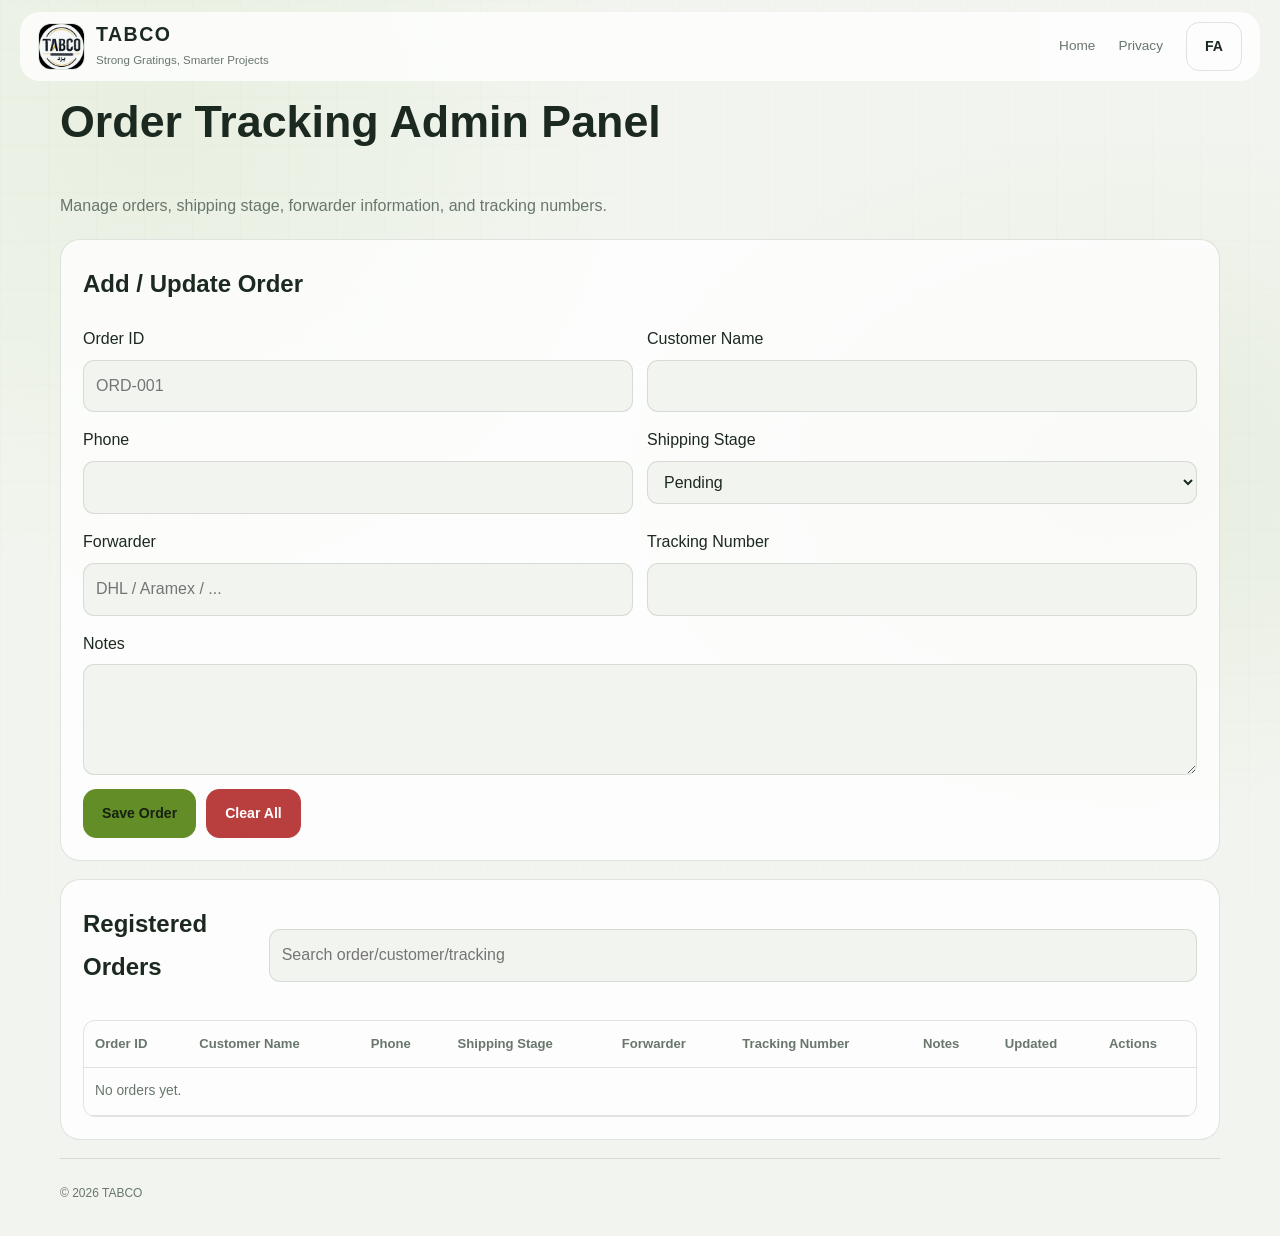
==== tabco/admin/index.html @ b88e80a1 "make base consepts of our website" ====
<!doctype html>
<html lang="en" dir="ltr">
<head>
  <meta charset="UTF-8" />
  <meta name="viewport" content="width=device-width, initial-scale=1.0" />
  <title>Order Admin Panel | TABCO</title>
  <meta name="description" content="Simple order tracking admin panel for TABCO." />
  <link rel="stylesheet" href="../styles.css" />
</head>
<body data-page="admin">
  <header class="topbar">
    <a class="brand" href="../index.html" aria-label="Home">
      <img src="../assets/logo.jpeg" alt="Tabco Logo" class="logo" />
      <div>
        <strong>TABCO</strong>
        <p class="tagline" data-i18n="tagline">Strong Gratings, Smarter Projects</p>
      </div>
    </a>
    <nav class="nav">
      <a href="../index.html" data-i18n="nav_home">Home</a>
      <a href="../privacy/" data-i18n="nav_privacy">Privacy</a>
      <button id="langToggle" class="btn secondary" type="button">FA</button>
    </nav>
  </header>

  <main class="section">
    <h1 data-i18n="admin_title">Order Tracking Admin Panel</h1>
    <p class="muted" data-i18n="admin_desc">
      Manage orders, shipping stage, forwarder information, and tracking numbers.
    </p>

    <section class="card reveal">
      <h2 data-i18n="admin_form_title">Add / Update Order</h2>
      <form id="orderForm" class="grid-form">
        <label>
          <span data-i18n="f_order_id">Order ID</span>
          <input name="id" required placeholder="ORD-001" />
        </label>
        <label>
          <span data-i18n="f_customer">Customer Name</span>
          <input name="customer" required />
        </label>
        <label>
          <span data-i18n="f_phone">Phone</span>
          <input name="phone" />
        </label>
        <label>
          <span data-i18n="f_status">Shipping Stage</span>
          <select name="status" required>
            <option value="Pending" data-i18n="s_pending">Pending</option>
            <option value="Production" data-i18n="s_production">Production</option>
            <option value="Ready to Ship" data-i18n="s_ready">Ready to Ship</option>
            <option value="In Transit" data-i18n="s_transit">In Transit</option>
            <option value="Delivered" data-i18n="s_delivered">Delivered</option>
          </select>
        </label>
        <label>
          <span data-i18n="f_forwarder">Forwarder</span>
          <input name="forwarder" placeholder="DHL / Aramex / ..." />
        </label>
        <label>
          <span data-i18n="f_tracking">Tracking Number</span>
          <input name="tracking" />
        </label>
        <label class="full">
          <span data-i18n="f_note">Notes</span>
          <textarea name="note" rows="3"></textarea>
        </label>
        <div class="full actions">
          <button type="submit" class="btn" data-i18n="btn_save">Save Order</button>
          <button type="button" id="clearOrders" class="btn danger" data-i18n="btn_clear_all">Clear All</button>
        </div>
      </form>
    </section>

    <section class="card reveal">
      <div class="table-head">
        <h2 data-i18n="admin_list_title">Registered Orders</h2>
        <input id="orderSearch" type="search" placeholder="Search order/customer/tracking" />
      </div>
      <div class="table-wrap">
        <table>
          <thead>
            <tr>
              <th data-i18n="f_order_id">Order ID</th>
              <th data-i18n="f_customer">Customer</th>
              <th data-i18n="f_phone">Phone</th>
              <th data-i18n="f_status">Stage</th>
              <th data-i18n="f_forwarder">Forwarder</th>
              <th data-i18n="f_tracking">Tracking</th>
              <th data-i18n="f_note">Notes</th>
              <th data-i18n="th_updated">Updated</th>
              <th data-i18n="th_actions">Actions</th>
            </tr>
          </thead>
          <tbody id="ordersTbody"></tbody>
        </table>
      </div>
    </section>
  </main>

  <footer class="footer">
    <p>© <span id="year"></span> TABCO</p>
  </footer>

  <script src="../script.js"></script>
</body>
</html>
---- tabco/styles.css ----
@import url('https://fonts.googleapis.com/css2?family=Vazirmatn:wght@400;500;600;700;800;900&display=swap');
:root{color-scheme:dark;--bg:#101714;--bg2:#151e19;--panel:rgba(28,39,32,.72);--panel-solid:#1b2820;--text:#f1f4ed;--muted:#a6b3a8;--brand:#c7f36b;--brand-strong:#a6d94c;--border:rgba(218,239,214,.13);--shadow:0 22px 65px rgba(0,0,0,.18);--glass:rgba(255,255,255,.045);--radius:24px}
:root[data-theme="light"]{color-scheme:light;--bg:#f2f5ef;--bg2:#e9efe7;--panel:rgba(255,255,255,.78);--panel-solid:#fff;--text:#1c2920;--muted:#68766c;--brand:#638d27;--brand-strong:#52791e;--border:rgba(30,56,36,.13);--shadow:0 22px 65px rgba(28,54,32,.09);--glass:rgba(255,255,255,.66)}
*{box-sizing:border-box}html{scroll-behavior:smooth;scroll-padding-top:100px}body{margin:0;background:radial-gradient(ellipse at 12% 10%,rgba(135,184,76,.09),transparent 30%),radial-gradient(ellipse at 88% 38%,rgba(99,141,39,.08),transparent 32%),var(--bg);color:var(--text);font-family:'Vazirmatn',Tahoma,Arial,sans-serif;line-height:1.8;transition:background .25s,color .25s;min-width:320px}body:before{content:"";position:fixed;inset:0;pointer-events:none;z-index:-1;background-image:linear-gradient(rgba(140,170,140,.025) 1px,transparent 1px),linear-gradient(90deg,rgba(140,170,140,.025) 1px,transparent 1px);background-size:48px 48px}a{color:inherit;text-decoration:none}button{font:inherit}.section{width:min(1160px,calc(100% - 48px));margin:0 auto}.glass{background:var(--glass);border:1px solid var(--border);box-shadow:var(--shadow);backdrop-filter:blur(22px);-webkit-backdrop-filter:blur(22px)}.topbar{width:min(1240px,calc(100% - 32px));position:sticky;top:12px;z-index:50;margin:12px auto 0;border-radius:20px;padding:10px 18px;display:flex;align-items:center;justify-content:space-between;gap:20px;background:var(--panel)}.brand{display:flex;align-items:center;gap:11px;flex-shrink:0}.logo{width:47px;height:47px;object-fit:cover;border-radius:13px;border:1px solid var(--border)}.brand strong{font-size:1.22rem;letter-spacing:1.5px;direction:ltr;display:block;line-height:1.2}.brand-dot{color:var(--brand)}.tagline{margin:3px 0 0;color:var(--muted);font-size:.72rem}.nav{display:flex;align-items:center;gap:clamp(10px,1.8vw,24px)}.nav>a{font-size:.85rem;color:var(--muted);transition:color .2s;white-space:nowrap}.nav>a:hover{color:var(--brand)}.btn{display:inline-flex;align-items:center;justify-content:center;gap:10px;border:1px solid var(--brand);border-radius:13px;background:var(--brand);color:#172111;padding:11px 18px;font-weight:800;font-size:.88rem;transition:transform .2s,background .2s;cursor:pointer}.btn:hover{transform:translateY(-2px);background:var(--brand-strong)}.btn.secondary,.icon-btn{color:var(--text);background:transparent;border:1px solid var(--border)}.lang-btn{padding:7px 12px;min-width:48px}.icon-btn{width:38px;height:38px;border-radius:12px;cursor:pointer;font-size:1.35rem;display:grid;place-items:center}.hero{display:grid;grid-template-columns:1.02fr .98fr;align-items:center;gap:clamp(34px,6vw,86px);padding-top:90px;padding-bottom:74px;min-height:590px}.eyebrow{display:inline-flex;align-items:center;gap:9px;color:var(--brand);font-size:.8rem;font-weight:800;letter-spacing:.2px}.status-dot{width:8px;height:8px;border-radius:50%;background:var(--brand);box-shadow:0 0 0 5px color-mix(in srgb,var(--brand) 14%,transparent)}h1,h2,h3,p{margin-top:0}.hero h1{font-size:clamp(2.5rem,5.2vw,4.7rem);line-height:1.28;letter-spacing:-1.8px;margin:18px 0 20px;font-weight:900}.hero h1 span{color:var(--brand)}.hero-desc{font-size:1.04rem;line-height:2.15;color:var(--muted);max-width:510px}.hero-actions{display:flex;align-items:center;gap:24px;flex-wrap:wrap;margin-top:28px}.text-link{font-size:.9rem;color:var(--text);font-weight:700}.text-link span{color:var(--brand);margin-right:5px}.hero-proof{display:flex;align-items:center;gap:12px;margin-top:45px;padding-top:20px;border-top:1px solid var(--border);width:max-content;max-width:100%}.proof-icon{width:42px;height:42px;display:grid;place-items:center;border-radius:14px;background:color-mix(in srgb,var(--brand) 13%,transparent);color:var(--brand);font-size:1.5rem}.hero-proof strong,.hero-proof small{display:block}.hero-proof strong{font-size:.88rem}.hero-proof small{font-size:.75rem;color:var(--muted)}.hero-media{position:relative;padding:12px 0 26px 18px}.media-frame{border-radius:28px;padding:13px;overflow:hidden;position:relative;background:var(--panel)}.media-topline{display:flex;justify-content:space-between;align-items:center;padding:5px 5px 13px;color:var(--muted);font-size:.75rem}.media-pill{font-size:.63rem;letter-spacing:1.3px;direction:ltr;border:1px solid var(--border);padding:3px 8px;border-radius:7px}.hero video{display:block;width:100%;aspect-ratio:4/3;object-fit:cover;border-radius:18px;background:#080b09}.media-caption{display:flex;align-items:center;gap:12px;padding:15px 7px 4px}.caption-mark{display:grid;place-items:center;width:37px;height:37px;border-radius:12px;background:var(--brand);color:#1a2511;font-weight:900;font-size:1.15rem}.media-caption strong,.media-caption small{display:block}.media-caption strong{font-size:.85rem}.media-caption small{color:var(--muted);font-size:.73rem}.caption-arrow{margin-right:auto;color:var(--brand);font-size:1.2rem}.floating-chip{position:absolute;bottom:0;left:-7px;display:flex;align-items:center;gap:10px;padding:12px 18px;border:1px solid var(--border);border-radius:18px;background:var(--panel-solid);box-shadow:var(--shadow)}.chip-symbol{font-size:1.8rem;color:var(--brand)}.floating-chip strong,.floating-chip small{display:block;line-height:1.6}.floating-chip strong{font-size:1.1rem}.floating-chip small{font-size:.72rem;color:var(--muted)}.metrics{display:grid;grid-template-columns:repeat(4,1fr);border:1px solid var(--border);border-radius:22px;background:var(--panel);overflow:hidden;margin-bottom:120px}.metric{padding:23px 25px;display:flex;flex-direction:column;gap:4px;border-left:1px solid var(--border)}.metric:last-child{border-left:0}.metric-number{font-size:1.85rem;line-height:1.4;font-weight:900;direction:ltr;text-align:right;color:var(--brand)}.metric-number small{font-size:.85rem}.metric>span:last-child{font-size:.79rem;color:var(--muted)}.section-heading{display:flex;align-items:end;justify-content:space-between;gap:30px;margin-bottom:30px}.section-heading h2,.contact-copy h2{font-size:clamp(1.8rem,3.4vw,2.8rem);line-height:1.5;margin:8px 0 0;font-weight:900}.section-heading>p{max-width:420px;color:var(--muted);font-size:.88rem;margin-bottom:5px}.advantages-section{margin-bottom:120px}.advantage-grid{display:grid;grid-template-columns:repeat(3,1fr);gap:16px}.adv-card{position:relative;padding:27px 25px 24px;border-radius:22px;min-height:205px;transition:transform .25s,border-color .25s}.adv-card:hover{transform:translateY(-5px);border-color:color-mix(in srgb,var(--brand) 55%,var(--border))}.adv-icon{width:49px;height:49px;display:grid;place-items:center;border-radius:15px;background:color-mix(in srgb,var(--brand) 12%,transparent);color:var(--brand);font-size:1.55rem;margin-bottom:18px}.card-index{position:absolute;left:24px;top:27px;color:var(--muted);opacity:.55;font-size:.8rem;direction:ltr}.adv-card h3{font-size:1.08rem;margin-bottom:7px}.adv-card p{font-size:.83rem;color:var(--muted);margin:0}.specs-section{margin-bottom:120px}.specs-layout{display:grid;grid-template-columns:1fr 1fr;gap:20px}.size-panel,.weight-panel{border-radius:24px;padding:26px}.size-panel{background:var(--panel)}.panel-heading{display:flex;justify-content:space-between;align-items:center;margin-bottom:18px}.panel-kicker{font-size:.76rem;color:var(--muted)}.panel-heading h3,.weight-intro h3{margin:3px 0 0;font-size:1.25rem}.unit-tag{direction:ltr;font-size:.75rem;color:var(--brand);padding:4px 10px;border:1px solid var(--border);border-radius:9px}.size-list{display:flex;flex-direction:column}.size-item{display:grid;grid-template-columns:34px 1fr auto;align-items:center;gap:12px;padding:13px 3px;border-bottom:1px solid var(--border)}.size-item:last-child{border-bottom:0}.size-item strong{font-size:1.03rem;direction:ltr;text-align:right}.size-square{display:block;width:24px;height:24px;border:2px solid var(--brand);border-radius:4px;background:repeating-linear-gradient(0deg,transparent 0 4px,color-mix(in srgb,var(--brand) 55%,transparent) 4px 5px),repeating-linear-gradient(90deg,transparent 0 4px,color-mix(in srgb,var(--brand) 55%,transparent) 4px 5px);opacity:.75}.s4{transform:scale(.72)}.s5{transform:scale(.82)}.s6{transform:scale(.9)}.s8{transform:scale(1.05)}.s10{transform:scale(1.12)}.size-state{font-size:.73rem;color:var(--muted);background:var(--glass);padding:4px 9px;border-radius:8px;white-space:nowrap}.size-state.known{color:var(--brand);direction:ltr}.size-state small{font-size:.66rem;direction:rtl}.spec-note{margin:17px 0 0;color:var(--muted);font-size:.75rem}.weight-panel{padding:4px 0;display:flex;flex-direction:column;justify-content:center}.weight-intro{margin:0 0 18px}.weight-intro>p{font-size:.8rem;color:var(--muted);margin:7px 0 0}.weight-cards{display:grid;grid-template-columns:1fr 1fr;gap:13px}.weight-card{padding:20px;border-radius:19px;display:flex;flex-direction:column;align-items:flex-start}.weight-card.featured{border-color:color-mix(in srgb,var(--brand) 45%,var(--border));background:color-mix(in srgb,var(--brand) 7%,var(--glass))}.weight-size{font-weight:800;direction:ltr;font-size:.9rem}.weight-size small{font-size:.7rem;color:var(--muted)}.weight-card>strong{font-size:2.7rem;line-height:1.45;direction:ltr;font-weight:900;letter-spacing:-1px}.weight-card>span:nth-of-type(2){font-size:.72rem;color:var(--muted)}.weight-bar{height:5px;background:var(--border);border-radius:8px;width:100%;margin-top:16px;overflow:hidden}.weight-bar i{height:100%;display:block;background:var(--brand);border-radius:8px}.spec-callout{display:flex;gap:10px;align-items:flex-start;margin-top:15px;padding:12px 14px;border-radius:13px;background:var(--glass);border:1px solid var(--border)}.spec-callout>span{display:grid;place-items:center;flex:0 0 20px;height:20px;border-radius:50%;background:color-mix(in srgb,var(--brand) 18%,transparent);color:var(--brand);font-size:.75rem;font-weight:900}.spec-callout p{font-size:.73rem;color:var(--muted);margin:0}.contact-section{display:grid;grid-template-columns:.85fr 1.15fr;gap:clamp(30px,6vw,90px);align-items:center;padding:45px;margin-bottom:80px;border:1px solid var(--border);border-radius:30px;background:radial-gradient(ellipse at 5% 0%,color-mix(in srgb,var(--brand) 10%,transparent),transparent 60%),var(--glass)}.contact-copy h2{margin:12px 0}.contact-copy>p{font-size:.9rem;color:var(--muted);line-height:2.1}.contact-points{display:flex;flex-direction:column;gap:8px;margin-top:25px;color:var(--muted);font-size:.8rem}.contact-points>span:first-child{color:var(--text)}.contact-points>span>span{margin-right:6px}.contact-points>span:first-child::first-letter{color:var(--brand)}.form-card{padding:22px;border-radius:22px;background:var(--panel)}.form-card-head{display:flex;gap:12px;align-items:center;margin-bottom:15px}.form-symbol{width:43px;height:43px;display:grid;place-items:center;border-radius:13px;background:var(--brand);color:#172111;font-size:1.4rem}.form-card-head h3{font-size:1rem;margin:0}.form-card-head p{font-size:.75rem;color:var(--muted);margin:3px 0 0}.notice{font-size:.76rem;color:var(--muted);border:1px dashed var(--border);padding:10px 13px;border-radius:11px;margin-bottom:13px}.form-embed-wrap{width:100%;min-height:500px;border:1px solid var(--border);border-radius:14px;overflow:hidden;background:var(--bg)}#n8nFrame{display:block;width:100%;min-height:500px;border:0}.muted{color:var(--muted)}.fallback-line{font-size:.75rem;margin:10px 0 0}.fallback-line a{color:var(--brand);text-decoration:underline}.footer{width:min(1160px,calc(100% - 48px));margin:0 auto;padding:24px 0 32px;border-top:1px solid var(--border);display:flex;align-items:center;justify-content:space-between;gap:18px;color:var(--muted);font-size:.75rem}.footer p{margin:0}.footer-brand{font-size:1rem;font-weight:900;letter-spacing:1px;color:var(--text);direction:ltr}.reveal{opacity:0;transform:translateY(18px);transition:opacity .65s ease,transform .65s ease}.reveal.visible{opacity:1;transform:translateY(0)}:focus-visible{outline:2px solid var(--brand);outline-offset:4px}
html[dir="ltr"] body{font-family:Inter,'Segoe UI',Arial,sans-serif}html[dir="ltr"] .hero h1,html[dir="ltr"] .section-heading h2,html[dir="ltr"] .contact-copy h2{text-align:left}html[dir="ltr"] .hero-desc,html[dir="ltr"] .section-heading>p{text-align:left}html[dir="ltr"] .hero-media{padding:12px 18px 26px 0}html[dir="ltr"] .floating-chip{left:auto;right:-7px}html[dir="ltr"] .metric{border-left:0;border-right:1px solid var(--border)}html[dir="ltr"] .metric:last-child{border-right:0}html[dir="ltr"] .metric-number{text-align:left}html[dir="ltr"] .card-index{left:auto;right:24px}html[dir="ltr"] .size-item strong,html[dir="ltr"] .size-state.known{text-align:left}html[dir="ltr"] .size-state small{direction:ltr}html[dir="ltr"] .contact-points>span>span{margin:0 0 0 6px}
@media(max-width:900px){.topbar{position:relative;top:0;flex-wrap:wrap}.nav{gap:12px;flex-wrap:wrap}.hero{grid-template-columns:1fr;gap:36px;padding-top:58px}.hero-copy{max-width:680px}.hero-media{width:min(680px,100%);margin:auto}.metrics{margin-bottom:85px}.section-heading{align-items:flex-start;flex-direction:column;gap:8px}.section-heading>p{margin:0}.specs-layout{grid-template-columns:1fr}.weight-panel{padding:12px 0 0}.contact-section{grid-template-columns:1fr;padding:30px}.form-card{max-width:none}}
@media(max-width:600px){.section{width:calc(100% - 30px)}.topbar{width:calc(100% - 20px);padding:10px 12px;gap:12px}.brand{gap:8px}.logo{width:40px;height:40px}.brand strong{font-size:1.08rem}.tagline{font-size:.65rem}.nav{width:100%;justify-content:space-between;gap:8px}.nav>a{font-size:.75rem}.icon-btn{width:34px;height:34px}.lang-btn{padding:4px 9px;min-width:42px}.hero{padding-top:43px;padding-bottom:48px;min-height:auto}.hero h1{font-size:clamp(2.2rem,11vw,3.2rem);letter-spacing:-1px}.hero-desc{font-size:.91rem}.hero-actions{gap:16px}.hero-actions .btn{width:100%}.hero-proof{margin-top:30px}.hero-media{padding:7px 0 25px}.media-frame{padding:9px;border-radius:22px}.hero video{aspect-ratio:1.08;max-height:360px}.media-topline{font-size:.68rem}.floating-chip{left:-2px;padding:8px 12px}.metrics{grid-template-columns:1fr 1fr;margin-bottom:75px;border-radius:18px}.metric{padding:16px;border-bottom:1px solid var(--border)}.metric:nth-child(2){border-left:0}.metric:nth-child(3),.metric:nth-child(4){border-bottom:0}.metric-number{font-size:1.55rem}.metric>span:last-child{font-size:.7rem}.advantages-section,.specs-section{margin-bottom:80px}.advantage-grid{grid-template-columns:1fr;gap:11px}.adv-card{min-height:0;padding:20px}.adv-icon{margin-bottom:12px}.card-index{top:22px;left:20px}.section-heading h2,.contact-copy h2{font-size:1.8rem}.size-panel{padding:18px}.size-item{grid-template-columns:27px 1fr auto;gap:8px}.size-state{font-size:.67rem;padding:4px 7px}.weight-cards{gap:9px}.weight-card{padding:15px}.weight-card>strong{font-size:2.3rem}.contact-section{padding:23px 17px;border-radius:23px;margin-bottom:55px}.form-card{padding:15px}.form-embed-wrap,#n8nFrame{min-height:500px}.footer{width:calc(100% - 30px);flex-wrap:wrap;justify-content:space-between}.footer p{order:3;width:100%}}
@media(prefers-reduced-motion:reduce){*,*::before,*::after{scroll-behavior:auto!important;transition:none!important}.reveal{opacity:1;transform:none}}
/* Shared components retained for the admin and privacy pages */
.card{background:var(--panel);border:1px solid var(--border);border-radius:20px;padding:22px;margin:18px 0}.grid-form{display:grid;grid-template-columns:repeat(2,minmax(0,1fr));gap:14px}.grid-form label{display:flex;flex-direction:column;gap:6px}.grid-form .full{grid-column:1/-1}input,select,textarea{width:100%;background:var(--bg);color:var(--text);border:1px solid var(--border);border-radius:11px;padding:11px 12px;font:inherit}textarea{resize:vertical}.actions{display:flex;gap:10px;align-items:center;flex-wrap:wrap}.table-head{display:flex;justify-content:space-between;align-items:center;gap:12px;margin-bottom:12px}.table-wrap{overflow:auto;border:1px solid var(--border);border-radius:12px}table{width:100%;border-collapse:collapse;min-width:850px}th,td{border-bottom:1px solid var(--border);padding:11px;text-align:start;vertical-align:top}th{color:var(--muted);font-size:.82rem}td{font-size:.86rem}.btn.danger{background:#b93e3e;border-color:#b93e3e;color:white}.section>h1{font-size:clamp(1.8rem,4vw,2.8rem)}@media(max-width:600px){.grid-form{grid-template-columns:1fr}.grid-form .full{grid-column:auto}.table-head{align-items:stretch;flex-direction:column}.card{padding:15px}}
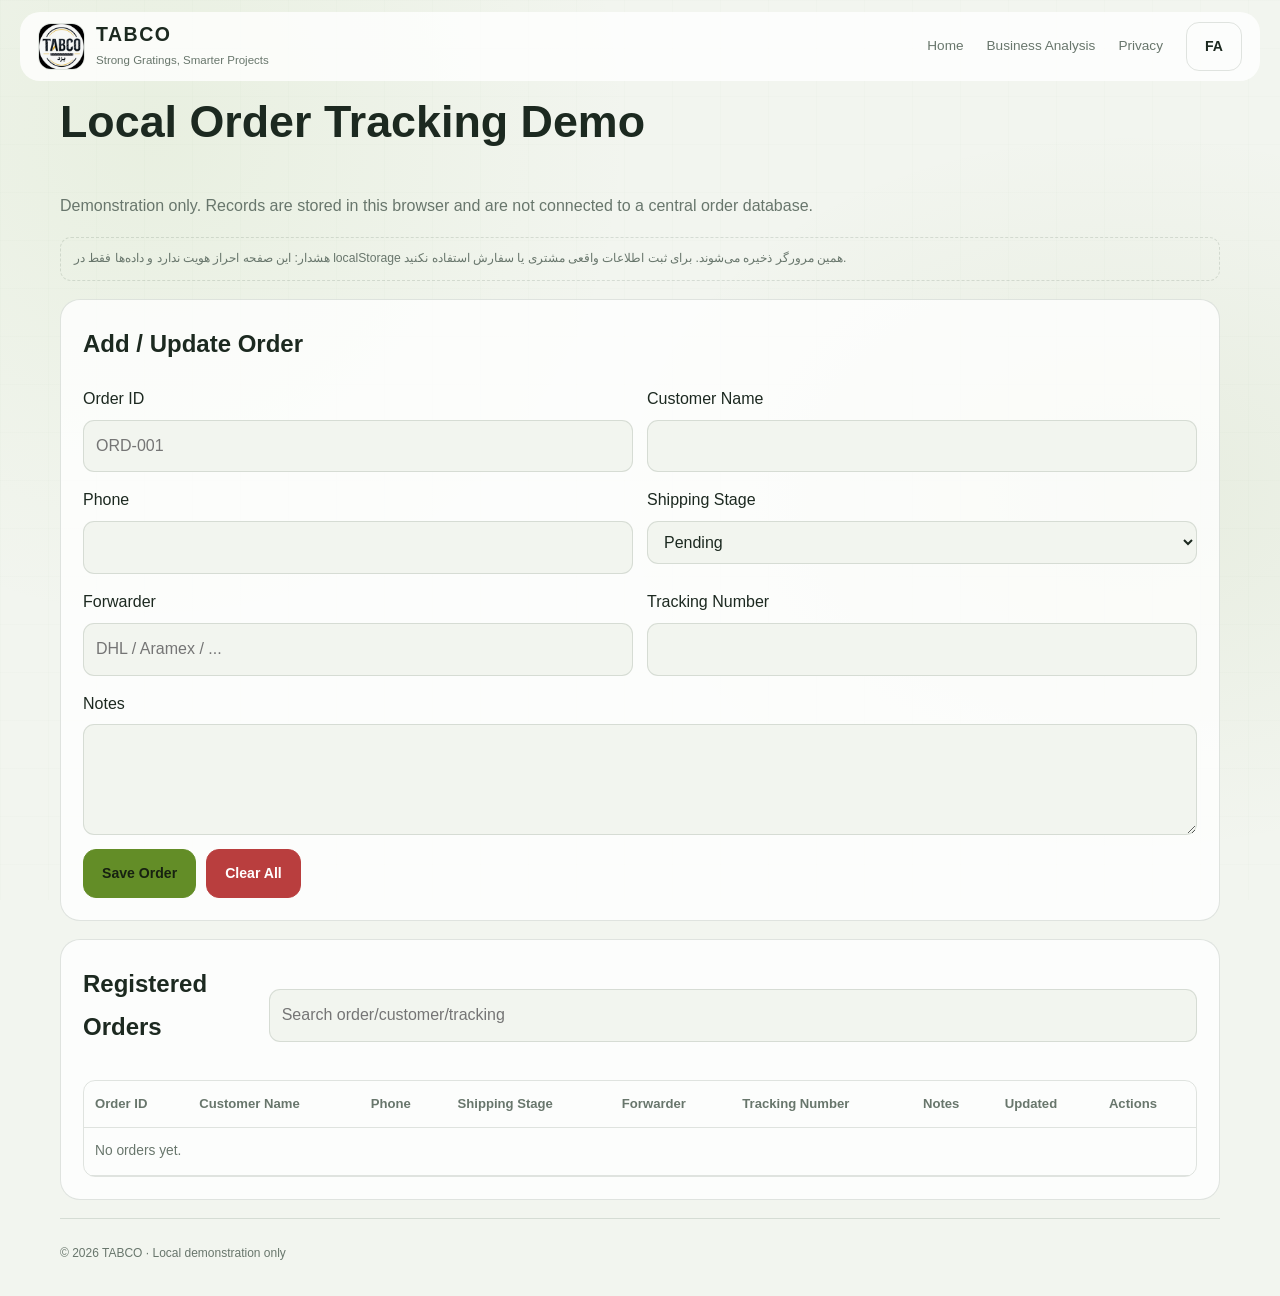
==== commit e771f5f7: "Clarify local-only demo admin panel" ====
--- a/tabco/admin/index.html
+++ b/tabco/admin/index.html
@@ -18,6 +18,7 @@
     </a>
     <nav class="nav">
       <a href="../index.html" data-i18n="nav_home">Home</a>
+      <a href="../analysis.html" data-i18n="nav_analysis">Business Analysis</a>
       <a href="../privacy/" data-i18n="nav_privacy">Privacy</a>
       <button id="langToggle" class="btn secondary" type="button">FA</button>
     </nav>
@@ -26,8 +27,9 @@
   <main class="section">
     <h1 data-i18n="admin_title">Order Tracking Admin Panel</h1>
     <p class="muted" data-i18n="admin_desc">
-      Manage orders, shipping stage, forwarder information, and tracking numbers.
+      Demonstration only. Records are stored in this browser and are not connected to a central order database.
     </p>
+    <div class="notice" role="note">هشدار: این صفحه احراز هویت ندارد و داده‌ها فقط در localStorage همین مرورگر ذخیره می‌شوند. برای ثبت اطلاعات واقعی مشتری یا سفارش استفاده نکنید.</div>
 
     <section class="card reveal">
       <h2 data-i18n="admin_form_title">Add / Update Order</h2>
@@ -100,7 +102,7 @@
   </main>
 
   <footer class="footer">
-    <p>© <span id="year"></span> TABCO</p>
+    <p>© <span id="year"></span> TABCO · Local demonstration only</p>
   </footer>
 
   <script src="../script.js"></script>
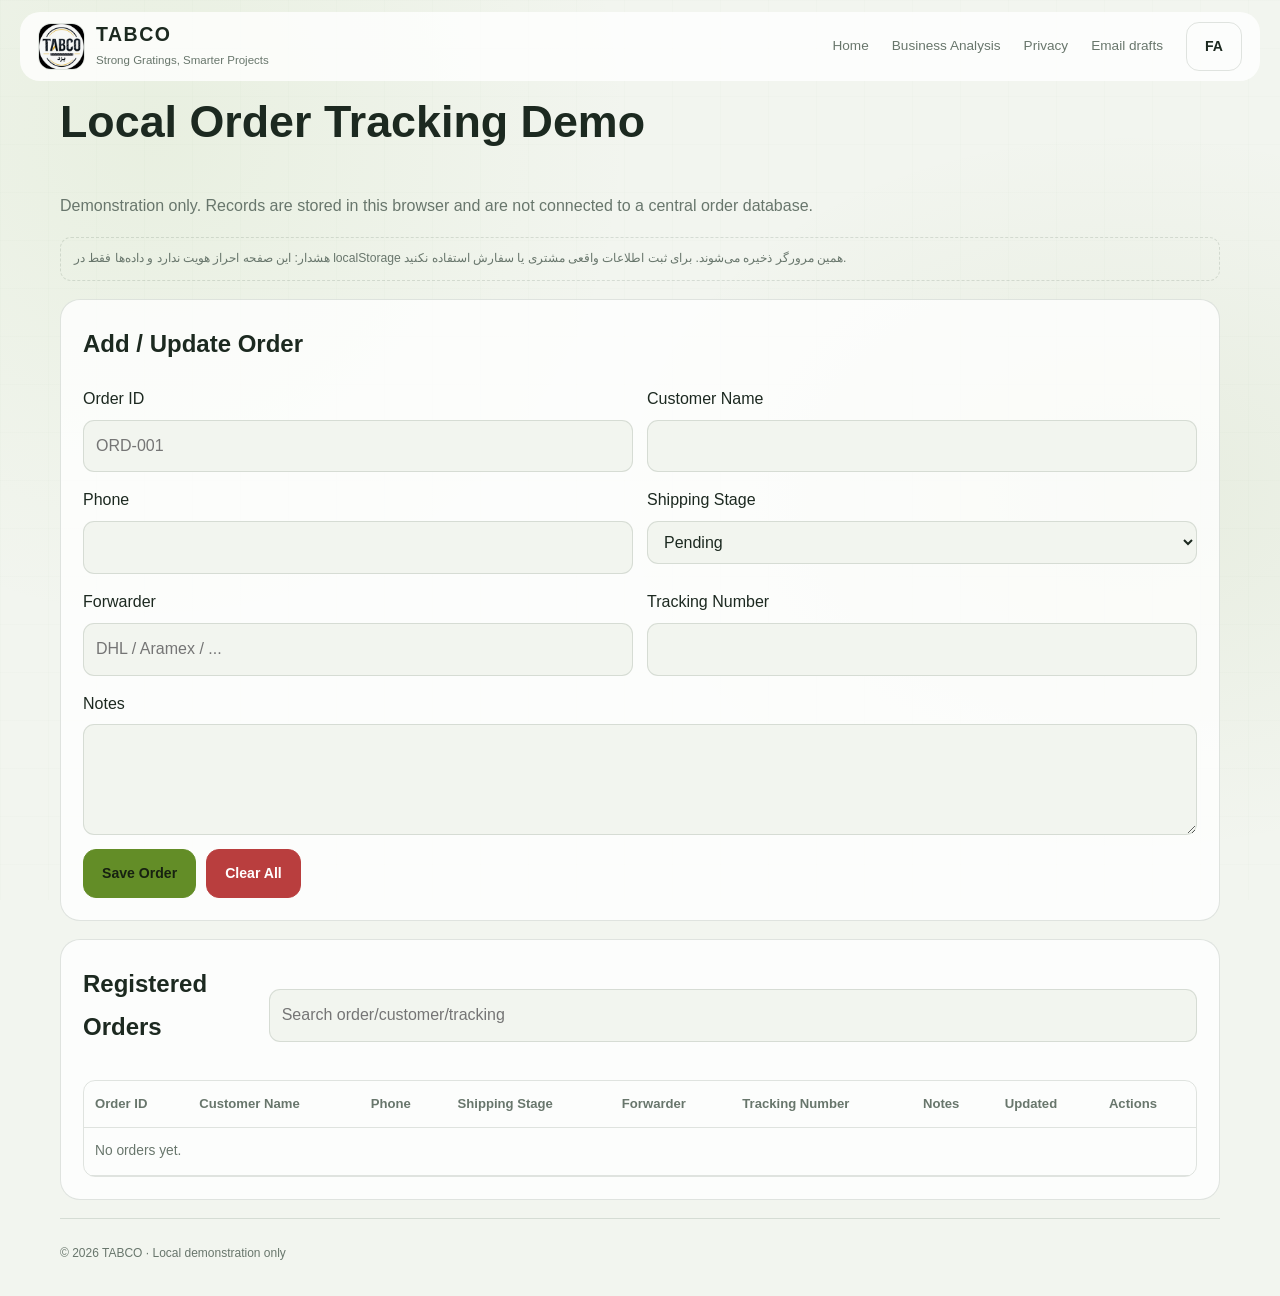
==== commit 1082f5ab: "Link email draft dashboard from admin page" ====
--- a/tabco/admin/index.html
+++ b/tabco/admin/index.html
@@ -20,6 +20,7 @@
       <a href="../index.html" data-i18n="nav_home">Home</a>
       <a href="../analysis.html" data-i18n="nav_analysis">Business Analysis</a>
       <a href="../privacy/" data-i18n="nav_privacy">Privacy</a>
+      <a href="email-drafts.html">Email drafts</a>
       <button id="langToggle" class="btn secondary" type="button">FA</button>
     </nav>
   </header>
--- a/tabco/styles.css
+++ b/tabco/styles.css
@@ -8,3 +8,9 @@
 @media(prefers-reduced-motion:reduce){*,*::before,*::after{scroll-behavior:auto!important;transition:none!important}.reveal{opacity:1;transform:none}}
 /* Shared components retained for the admin and privacy pages */
 .card{background:var(--panel);border:1px solid var(--border);border-radius:20px;padding:22px;margin:18px 0}.grid-form{display:grid;grid-template-columns:repeat(2,minmax(0,1fr));gap:14px}.grid-form label{display:flex;flex-direction:column;gap:6px}.grid-form .full{grid-column:1/-1}input,select,textarea{width:100%;background:var(--bg);color:var(--text);border:1px solid var(--border);border-radius:11px;padding:11px 12px;font:inherit}textarea{resize:vertical}.actions{display:flex;gap:10px;align-items:center;flex-wrap:wrap}.table-head{display:flex;justify-content:space-between;align-items:center;gap:12px;margin-bottom:12px}.table-wrap{overflow:auto;border:1px solid var(--border);border-radius:12px}table{width:100%;border-collapse:collapse;min-width:850px}th,td{border-bottom:1px solid var(--border);padding:11px;text-align:start;vertical-align:top}th{color:var(--muted);font-size:.82rem}td{font-size:.86rem}.btn.danger{background:#b93e3e;border-color:#b93e3e;color:white}.section>h1{font-size:clamp(1.8rem,4vw,2.8rem)}@media(max-width:600px){.grid-form{grid-template-columns:1fr}.grid-form .full{grid-column:auto}.table-head{align-items:stretch;flex-direction:column}.card{padding:15px}}
+
+/* Collaboration CTA: open the n8n form in a separate tab */
+.form-card{display:flex;flex-direction:column;align-items:stretch;gap:12px}
+.form-intro{color:var(--muted);font-size:.88rem;line-height:2;margin:0 0 8px}
+.collaboration-cta{width:100%;min-height:64px;padding:16px 24px;border-radius:16px;font-size:1.08rem;box-shadow:0 10px 28px color-mix(in srgb,var(--brand) 18%,transparent)}
+.form-footnote{margin:0;text-align:center;color:var(--muted);font-size:.72rem}
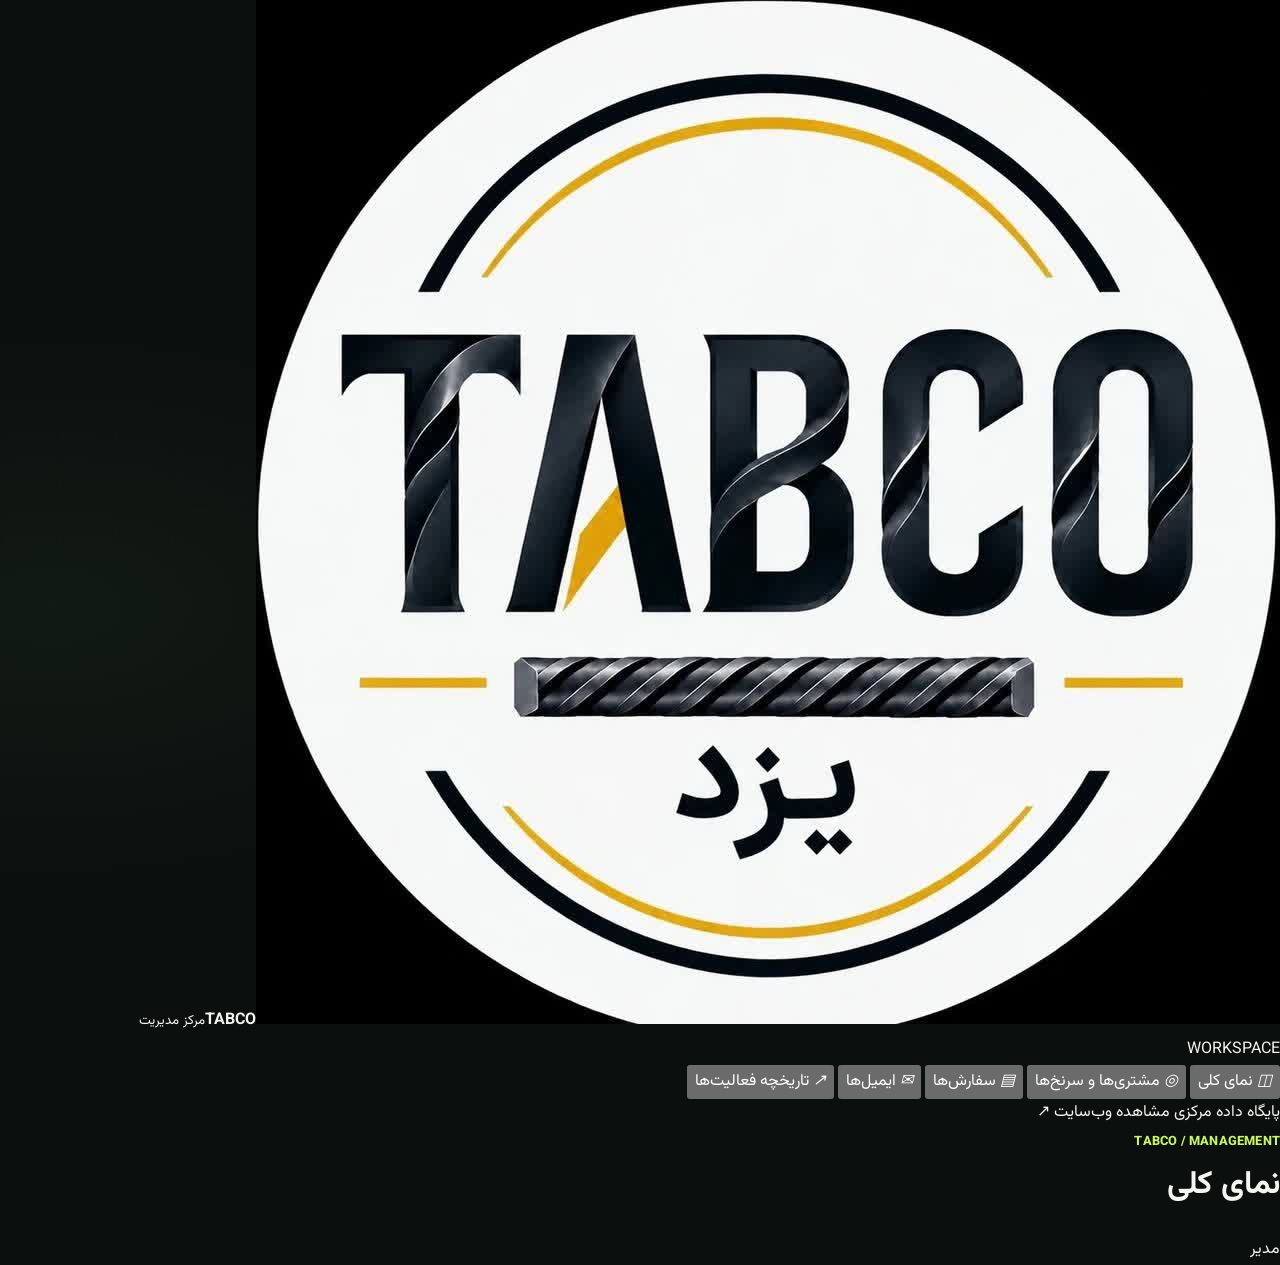
==== commit 39409224: "Redesign admin as unified TABCO CRM workspace" ====
--- a/tabco/admin/index.html
+++ b/tabco/admin/index.html
@@ -1,111 +1,121 @@
 <!doctype html>
-<html lang="en" dir="ltr">
+<html lang="fa" dir="rtl" data-theme="dark">
 <head>
-  <meta charset="UTF-8" />
-  <meta name="viewport" content="width=device-width, initial-scale=1.0" />
-  <title>Order Admin Panel | TABCO</title>
-  <meta name="description" content="Simple order tracking admin panel for TABCO." />
-  <link rel="stylesheet" href="../styles.css" />
+  <meta charset="UTF-8"><meta name="viewport" content="width=device-width,initial-scale=1">
+  <meta name="robots" content="noindex,nofollow">
+  <title>مرکز مدیریت TABCO</title>
+  <link rel="stylesheet" href="../styles.css">
+  <link rel="stylesheet" href="admin.css">
 </head>
-<body data-page="admin">
-  <header class="topbar">
-    <a class="brand" href="../index.html" aria-label="Home">
-      <img src="../assets/logo.jpeg" alt="Tabco Logo" class="logo" />
-      <div>
-        <strong>TABCO</strong>
-        <p class="tagline" data-i18n="tagline">Strong Gratings, Smarter Projects</p>
+<body class="admin-app" data-page="admin" data-default-tab="overview">
+  <div class="admin-shell">
+    <aside class="sidebar">
+      <a class="admin-brand" href="../index.html"><img src="../assets/logo.jpeg" alt="TABCO"><span><b>TABCO</b><small>مرکز مدیریت</small></span></a>
+      <div class="side-caption">WORKSPACE</div>
+      <nav class="side-nav" aria-label="مدیریت">
+        <button class="side-link active" data-tab="overview"><i>◫</i> نمای کلی</button>
+        <button class="side-link" data-tab="leads"><i>◎</i> مشتری‌ها و سرنخ‌ها</button>
+        <button class="side-link" data-tab="orders"><i>▤</i> سفارش‌ها</button>
+        <button class="side-link" data-tab="emails"><i>✉</i> ایمیل‌ها</button>
+        <button class="side-link" data-tab="activity"><i>↗</i> تاریخچه فعالیت‌ها</button>
+      </nav>
+      <div class="sidebar-bottom">
+        <span class="db-indicator"><i></i> پایگاه داده مرکزی</span>
+        <a href="../index.html">مشاهده وب‌سایت ↗</a>
       </div>
-    </a>
-    <nav class="nav">
-      <a href="../index.html" data-i18n="nav_home">Home</a>
-      <a href="../analysis.html" data-i18n="nav_analysis">Business Analysis</a>
-      <a href="../privacy/" data-i18n="nav_privacy">Privacy</a>
-      <a href="email-drafts.html">Email drafts</a>
-      <button id="langToggle" class="btn secondary" type="button">FA</button>
-    </nav>
-  </header>
+    </aside>
 
-  <main class="section">
-    <h1 data-i18n="admin_title">Order Tracking Admin Panel</h1>
-    <p class="muted" data-i18n="admin_desc">
-      Demonstration only. Records are stored in this browser and are not connected to a central order database.
-    </p>
-    <div class="notice" role="note">هشدار: این صفحه احراز هویت ندارد و داده‌ها فقط در localStorage همین مرورگر ذخیره می‌شوند. برای ثبت اطلاعات واقعی مشتری یا سفارش استفاده نکنید.</div>
+    <main class="admin-main">
+      <header class="admin-topbar">
+        <div><span class="eyebrow">TABCO / MANAGEMENT</span><h1 id="pageTitle">نمای کلی</h1></div>
+        <div class="top-actions"><span class="admin-user" id="adminUser">مدیر</span><button class="btn-quiet" id="logoutBtn" hidden>خروج</button></div>
+      </header>
 
-    <section class="card reveal">
-      <h2 data-i18n="admin_form_title">Add / Update Order</h2>
-      <form id="orderForm" class="grid-form">
-        <label>
-          <span data-i18n="f_order_id">Order ID</span>
-          <input name="id" required placeholder="ORD-001" />
-        </label>
-        <label>
-          <span data-i18n="f_customer">Customer Name</span>
-          <input name="customer" required />
-        </label>
-        <label>
-          <span data-i18n="f_phone">Phone</span>
-          <input name="phone" />
-        </label>
-        <label>
-          <span data-i18n="f_status">Shipping Stage</span>
-          <select name="status" required>
-            <option value="Pending" data-i18n="s_pending">Pending</option>
-            <option value="Production" data-i18n="s_production">Production</option>
-            <option value="Ready to Ship" data-i18n="s_ready">Ready to Ship</option>
-            <option value="In Transit" data-i18n="s_transit">In Transit</option>
-            <option value="Delivered" data-i18n="s_delivered">Delivered</option>
-          </select>
-        </label>
-        <label>
-          <span data-i18n="f_forwarder">Forwarder</span>
-          <input name="forwarder" placeholder="DHL / Aramex / ..." />
-        </label>
-        <label>
-          <span data-i18n="f_tracking">Tracking Number</span>
-          <input name="tracking" />
-        </label>
-        <label class="full">
-          <span data-i18n="f_note">Notes</span>
-          <textarea name="note" rows="3"></textarea>
-        </label>
-        <div class="full actions">
-          <button type="submit" class="btn" data-i18n="btn_save">Save Order</button>
-          <button type="button" id="clearOrders" class="btn danger" data-i18n="btn_clear_all">Clear All</button>
+      <section class="auth-screen" id="authScreen" hidden>
+        <div class="auth-box">
+          <div class="auth-mark">T.</div>
+          <span class="eyebrow">SECURE WORKSPACE</span>
+          <h2 id="authTitle">ورود به مرکز مدیریت</h2>
+          <p id="authDescription">برای دسترسی به اطلاعات مشتریان و سفارش‌ها وارد شوید.</p>
+          <form id="loginForm">
+            <label>نام کاربری<input name="username" autocomplete="username" required></label>
+            <label>رمز عبور<input name="password" type="password" autocomplete="current-password" required></label>
+            <button class="btn-primary" type="submit">ورود به پنل</button>
+          </form>
+          <div id="setupBox" hidden>
+            <div class="auth-divider">راه‌اندازی اولیه مدیر</div>
+            <p>هنوز حساب مدیریتی ساخته نشده است. برای ساخت اولین حساب، کلید راه‌اندازی محرمانه را وارد کنید.</p>
+            <form id="setupForm">
+              <label>کلید راه‌اندازی<input name="setup_key" type="password" required></label>
+              <label>نام کاربری مدیر<input name="username" autocomplete="username" required></label>
+              <label>رمز عبور جدید (حداقل ۱۲ کاراکتر)<input name="password" type="password" minlength="12" required></label>
+              <button class="btn-primary" type="submit">ساخت حساب مدیر</button>
+            </form>
+          </div>
+          <p class="auth-error" id="authError" role="status"></p>
         </div>
-      </form>
-    </section>
+      </section>
 
-    <section class="card reveal">
-      <div class="table-head">
-        <h2 data-i18n="admin_list_title">Registered Orders</h2>
-        <input id="orderSearch" type="search" placeholder="Search order/customer/tracking" />
-      </div>
-      <div class="table-wrap">
-        <table>
-          <thead>
-            <tr>
-              <th data-i18n="f_order_id">Order ID</th>
-              <th data-i18n="f_customer">Customer</th>
-              <th data-i18n="f_phone">Phone</th>
-              <th data-i18n="f_status">Stage</th>
-              <th data-i18n="f_forwarder">Forwarder</th>
-              <th data-i18n="f_tracking">Tracking</th>
-              <th data-i18n="f_note">Notes</th>
-              <th data-i18n="th_updated">Updated</th>
-              <th data-i18n="th_actions">Actions</th>
-            </tr>
-          </thead>
-          <tbody id="ordersTbody"></tbody>
-        </table>
-      </div>
-    </section>
-  </main>
+      <section class="app-content" id="appContent" hidden>
+        <div class="view active" id="view-overview">
+          <div class="welcome-row"><div><h2>سلام، به مرکز عملیات TABCO خوش آمدی.</h2><p>اطلاعات مشتری‌ها، سفارش‌ها و ارتباطات در یک پایگاه داده مشترک مدیریت می‌شوند.</p></div><span class="live-pill"><i></i> همگام با D1</span></div>
+          <div class="stats-grid">
+            <article class="stat-card"><span>کل مشتری‌ها</span><b id="statLeads">—</b><small>تمام سرنخ‌های ثبت‌شده</small></article>
+            <article class="stat-card"><span>سفارش‌های فعال</span><b id="statOrders">—</b><small>سفارش‌های بایگانی‌نشده</small></article>
+            <article class="stat-card"><span>پیش‌نویس ایمیل</span><b id="statDrafts">—</b><small>نیازمند بازبینی مدیر</small></article>
+            <article class="stat-card"><span>ایمیل‌های ارسال‌شده</span><b id="statSent">—</b><small>سوابق ارسال ثبت‌شده</small></article>
+          </div>
+          <section class="panel"><div class="panel-heading"><div><span class="eyebrow">LATEST UPDATES</span><h3>آخرین فعالیت‌ها</h3></div><button class="text-button" data-go="activity">مشاهده همه ←</button></div><div id="recentActivity" class="activity-list"></div></section>
+        </div>
 
-  <footer class="footer">
-    <p>© <span id="year"></span> TABCO · Local demonstration only</p>
-  </footer>
+        <div class="view" id="view-leads">
+          <div class="toolbar"><div><span class="eyebrow">CUSTOMER RELATIONSHIP</span><h2>مشتری‌ها و سرنخ‌ها</h2><p>تمام مشتری‌ها، با هر وضعیت و از هر کانال ورودی.</p></div><input id="leadSearch" class="search-input" type="search" placeholder="جستجوی شرکت، مخاطب، ایمیل یا تلفن…"></div>
+          <section class="panel table-panel"><div class="table-scroll"><table><thead><tr><th>شرکت</th><th>مخاطب</th><th>ایمیل</th><th>وضعیت</th><th>سفارش</th><th>آخرین بروزرسانی</th><th></th></tr></thead><tbody id="leadsTable"></tbody></table></div></section>
+          <section class="panel detail-panel" id="leadDetail" hidden></section>
+        </div>
 
-  <script src="../script.js"></script>
-</body>
-</html>+        <div class="view" id="view-orders">
+          <div class="toolbar"><div><span class="eyebrow">ORDER OPERATIONS</span><h2>مدیریت سفارش‌ها</h2><p>وضعیت تولید، ارسال و رهگیری هر سفارش را از اینجا پیگیری کن.</p></div><div class="toolbar-actions"><input id="orderSearch" class="search-input" type="search" placeholder="جستجوی سفارش یا مشتری…"><button class="btn-primary" id="newOrderBtn">+ سفارش جدید</button></div></div>
+          <section class="panel table-panel"><div class="table-scroll"><table><thead><tr><th>کد سفارش</th><th>مشتری</th><th>محصول</th><th>وضعیت سفارش</th><th>وضعیت ارسال</th><th>رهگیری</th><th>آخرین تغییر</th><th></th></tr></thead><tbody id="ordersTable"></tbody></table></div></section>
+          <section class="panel form-panel" id="orderEditor" hidden><div class="panel-heading"><div><span class="eyebrow">ORDER RECORD</span><h3 id="orderFormTitle">ثبت سفارش</h3></div><button class="icon-close" id="closeOrderEditor">×</button></div>
+            <form id="orderForm" class="form-grid">
+              <label>کد سفارش<input name="order_id" placeholder="ORD-2026-001"></label>
+              <label>اتصال به مشتری ثبت‌شده<select name="lead_id" id="orderLead"><option value="">بدون اتصال</option></select></label>
+              <label>نام مشتری *<input name="customer_name" required></label>
+              <label>نام مخاطب<input name="contact_name"></label>
+              <label>ایمیل<input name="contact_email" type="email"></label>
+              <label>شماره تماس<input name="contact_phone"></label>
+              <label>محصول<input name="product" placeholder="چارپهلوی ویژه صنعت گریتینگ"></label>
+              <label>مقدار<input name="quantity" type="number" min="0" step="any"></label>
+              <label>واحد<input name="unit" placeholder="kg / ton"></label>
+              <label>وضعیت سفارش<select name="order_status"><option>Quotation</option><option>Confirmed</option><option>Production</option><option>Completed</option><option>Cancelled</option></select></label>
+              <label>وضعیت ارسال<select name="shipping_status"><option>Pending</option><option>Production</option><option>Ready to Ship</option><option>In Transit</option><option>Delivered</option></select></label>
+              <label>فورواردر<input name="forwarder"></label>
+              <label>شماره رهگیری<input name="tracking_number"></label>
+              <label>تاریخ سفارش<input name="order_date" type="date"></label>
+              <label>تاریخ پیش‌بینی ارسال<input name="expected_ship_date" type="date"></label>
+              <label class="wide">توضیحات<textarea name="notes" rows="3"></textarea></label>
+              <div class="form-actions wide"><button class="btn-primary" type="submit">ذخیره در دیتابیس</button><button class="btn-quiet" type="button" id="cancelOrder">انصراف</button><span id="orderStatus" role="status"></span></div>
+            </form>
+          </section>
+        </div>
+
+        <div class="view" id="view-emails">
+          <div class="toolbar"><div><span class="eyebrow">EMAIL WORKFLOW</span><h2>مرکز ایمیل‌ها</h2><p>پیش‌نویس‌ها، سوابق ارسال و مکاتبات هر مشتری.</p></div><button class="btn-primary" id="newEmailBtn">+ پیش‌نویس جدید</button></div>
+          <section class="panel table-panel"><div class="table-scroll"><table><thead><tr><th>مشتری</th><th>گیرنده</th><th>موضوع</th><th>شماره ایمیل</th><th>وضعیت</th><th>تاریخ</th><th></th></tr></thead><tbody id="emailsTable"></tbody></table></div></section>
+          <section class="panel form-panel" id="emailEditor" hidden><div class="panel-heading"><div><span class="eyebrow">EMAIL COMPOSER</span><h3>ویرایش پیش‌نویس</h3></div><button class="icon-close" id="closeEmailEditor">×</button></div>
+            <form id="emailForm" class="form-grid"><label>مشتری<select name="lead_id" id="emailLead" required><option value="">انتخاب مشتری</option></select></label><label>گیرنده<input id="emailRecipient" readonly></label><label class="wide">موضوع<input name="email_subject" required maxlength="240"></label><label class="wide">متن ایمیل<textarea name="email_body" rows="12" required></textarea></label><div class="form-actions wide"><button class="btn-primary" type="submit">ذخیره پیش‌نویس</button><button class="btn-quiet" type="button" id="cancelEmail">انصراف</button><span class="muted">ارسال ایمیل تا زمان اتصال سرویس ارسال و تأیید نهایی فعال نیست.</span></div></form>
+          </section>
+        </div>
+
+        <div class="view" id="view-activity">
+          <div class="toolbar"><div><span class="eyebrow">AUDIT TRAIL</span><h2>تاریخچه فعالیت‌ها</h2><p>سوابق ارتباط با مشتری و تغییرات سفارش‌ها.</p></div><button class="btn-primary" id="newActivityBtn">+ ثبت فعالیت</button></div>
+          <section class="panel" id="activityFormPanel" hidden><form id="activityForm" class="form-grid"><label>مشتری<select name="lead_id" id="activityLead"><option value="">انتخاب مشتری (اختیاری)</option></select></label><label>سفارش<input name="order_id" placeholder="کد سفارش (اختیاری)"></label><label>نوع فعالیت<input name="activity_type" required placeholder="تماس، جلسه، پیگیری…"></label><label>کانال ارتباط<select name="contact_channel"><option>Phone</option><option>Email</option><option>WhatsApp</option><option>Meeting</option><option>Website</option><option>Admin</option></select></label><label class="wide">خلاصه فعالیت<input name="message_summary" required></label><label>نتیجه<input name="outcome"></label><label>اقدام بعدی<input name="next_action"></label><label>تاریخ اقدام بعدی<input name="next_action_date" type="date"></label><label class="wide">یادداشت<textarea name="notes" rows="2"></textarea></label><div class="form-actions wide"><button class="btn-primary" type="submit">ثبت در تاریخچه</button></div></form></section>
+          <section class="panel"><div id="allActivity" class="activity-list"></div></section>
+        </div>
+      </section>
+      <div class="toast" id="toast" role="status"></div>
+    </main>
+  </div>
+  <script src="admin.js"></script>
+</body></html>
--- a/tabco/styles.css
+++ b/tabco/styles.css
@@ -14,3 +14,350 @@
 .form-intro{color:var(--muted);font-size:.88rem;line-height:2;margin:0 0 8px}
 .collaboration-cta{width:100%;min-height:64px;padding:16px 24px;border-radius:16px;font-size:1.08rem;box-shadow:0 10px 28px color-mix(in srgb,var(--brand) 18%,transparent)}
 .form-footnote{margin:0;text-align:center;color:var(--muted);font-size:.72rem}
+
+
+/* TABCO visual refresh — industrial premium system */
+:root{
+  --bg:#0b100e;
+  --bg2:#111a15;
+  --panel:rgba(19,29,23,.88);
+  --panel-solid:#131d17;
+  --text:#f3f5ef;
+  --muted:#a4b0a6;
+  --brand:#c9f36a;
+  --brand-strong:#b2df4d;
+  --border:rgba(211,235,205,.14);
+  --shadow:0 24px 70px rgba(0,0,0,.28);
+  --glass:rgba(255,255,255,.035);
+  --radius:22px;
+}
+:root[data-theme="light"]{
+  --bg:#f3f5f0;
+  --bg2:#e8ede6;
+  --panel:rgba(255,255,255,.92);
+  --panel-solid:#fff;
+  --text:#17231b;
+  --muted:#647268;
+  --brand:#6f982d;
+  --brand-strong:#587e20;
+  --border:rgba(29,55,34,.14);
+  --shadow:0 24px 70px rgba(31,53,34,.09);
+  --glass:rgba(255,255,255,.72);
+}
+html{scroll-padding-top:112px}
+body{
+  background:
+    radial-gradient(ellipse at 82% 7%,color-mix(in srgb,var(--brand) 10%,transparent),transparent 28%),
+    radial-gradient(ellipse at 4% 48%,rgba(78,112,83,.10),transparent 30%),
+    var(--bg);
+}
+body:before{
+  opacity:.55;
+  background-size:56px 56px;
+  mask-image:linear-gradient(to bottom,black,transparent 82%);
+}
+.topbar{
+  border-radius:18px;
+  padding:10px 20px;
+  border-color:color-mix(in srgb,var(--border) 75%,transparent);
+  box-shadow:0 12px 38px rgba(0,0,0,.16);
+}
+.nav>a{
+  position:relative;
+  padding:7px 0;
+  font-weight:600;
+}
+.nav>a:after{
+  content:"";
+  position:absolute;
+  right:0;left:0;bottom:0;
+  height:2px;border-radius:4px;
+  background:var(--brand);
+  transform:scaleX(0);
+  transform-origin:right;
+  transition:transform .22s ease;
+}
+.nav>a:hover:after{transform:scaleX(1)}
+.btn{
+  border-radius:11px;
+  box-shadow:0 8px 24px color-mix(in srgb,var(--brand) 15%,transparent);
+}
+.btn:focus-visible,.icon-btn:focus-visible,.nav a:focus-visible{
+  outline:2px solid var(--brand);outline-offset:4px;
+}
+.hero{
+  position:relative;
+  padding-top:clamp(76px,9vw,118px);
+  padding-bottom:clamp(68px,8vw,100px);
+  min-height:650px;
+}
+.hero:before{
+  content:"TABCO / INDUSTRIAL MATERIALS";
+  position:absolute;
+  top:34px;right:0;
+  color:var(--muted);
+  opacity:.55;
+  font:700 .62rem/1.2 Inter,Arial,sans-serif;
+  letter-spacing:2.4px;
+  direction:ltr;
+}
+.hero-copy{position:relative;z-index:1}
+.hero h1{
+  max-width:720px;
+  font-size:clamp(2.8rem,5.7vw,5rem);
+  line-height:1.24;
+  letter-spacing:-2.2px;
+}
+.hero h1 span{
+  text-shadow:0 0 34px color-mix(in srgb,var(--brand) 15%,transparent);
+}
+.hero-desc{max-width:560px;font-size:1.02rem}
+.hero-actions{gap:20px}
+.hero-actions .btn{min-height:52px;padding-inline:23px}
+.hero-proof{
+  margin-top:38px;
+  border-top:1px solid var(--border);
+}
+.hero-media{padding:10px 0 30px 20px}
+.media-frame{
+  border-radius:25px;
+  padding:12px;
+  background:linear-gradient(145deg,color-mix(in srgb,var(--panel-solid) 96%,var(--brand) 4%),var(--panel));
+  box-shadow:0 28px 80px rgba(0,0,0,.26),inset 0 1px rgba(255,255,255,.06);
+}
+.media-frame:before{
+  content:"";
+  position:absolute;inset:42px 12px 58px;
+  border:1px solid color-mix(in srgb,var(--brand) 12%,transparent);
+  border-radius:17px;pointer-events:none;z-index:1;
+}
+.hero video{aspect-ratio:5/4;object-fit:cover}
+.media-pill{color:var(--brand);border-color:color-mix(in srgb,var(--brand) 24%,var(--border))}
+.media-caption{padding:16px 8px 5px}
+.floating-chip{
+  left:-13px;bottom:3px;
+  border-radius:14px;
+  padding:12px 17px;
+  box-shadow:0 18px 45px rgba(0,0,0,.28);
+}
+.metrics{
+  position:relative;
+  margin-top:-8px;
+  margin-bottom:clamp(88px,11vw,140px);
+  border-radius:18px;
+  background:linear-gradient(110deg,var(--panel),color-mix(in srgb,var(--panel) 80%,var(--brand) 5%));
+  box-shadow:var(--shadow);
+}
+.metric{padding:25px 28px}
+.metric-number{font-size:2rem}
+.metric>span:last-child{font-weight:600}
+.section-heading{margin-bottom:34px}
+.section-heading h2,.contact-copy h2{letter-spacing:-.7px}
+.advantages-section,.specs-section{margin-bottom:clamp(90px,11vw,140px)}
+.advantage-grid{gap:18px}
+.adv-card{
+  border-radius:18px;
+  background:linear-gradient(150deg,var(--panel),color-mix(in srgb,var(--panel) 92%,var(--brand) 8%));
+  min-height:218px;
+  padding:28px;
+}
+.adv-card:hover{
+  transform:translateY(-6px);
+  box-shadow:0 25px 55px rgba(0,0,0,.17);
+}
+.adv-icon{border-radius:13px}
+.card-index{
+  font-family:Inter,Arial,sans-serif;
+  letter-spacing:1.5px;
+  color:var(--brand);
+  opacity:.75;
+}
+.specs-layout{gap:22px}
+.size-panel,.weight-card,.form-card{
+  border-radius:19px;
+}
+.size-panel{padding:30px}
+.size-item{padding:15px 4px}
+.size-item strong{font-size:1.08rem}
+.size-state{border:1px solid var(--border)}
+.weight-card{padding:23px}
+.weight-card>strong{font-size:3rem}
+.spec-callout{border-radius:12px}
+.contact-section{
+  position:relative;
+  overflow:hidden;
+  border-radius:24px;
+  padding:clamp(28px,4.5vw,54px);
+  background:
+    radial-gradient(ellipse at 100% 0%,color-mix(in srgb,var(--brand) 12%,transparent),transparent 42%),
+    linear-gradient(125deg,var(--panel),color-mix(in srgb,var(--panel) 88%,var(--brand) 5%));
+  box-shadow:var(--shadow);
+}
+.contact-section:after{
+  content:"T";
+  position:absolute;
+  left:28px;bottom:-105px;
+  font:900 22rem/1 Inter,Arial,sans-serif;
+  color:var(--brand);
+  opacity:.035;
+  pointer-events:none;
+}
+.contact-copy,.form-card{position:relative;z-index:1}
+.form-card{
+  padding:26px;
+  border-color:color-mix(in srgb,var(--brand) 22%,var(--border));
+}
+.collaboration-cta{min-height:60px}
+.footer{
+  padding-top:28px;
+  padding-bottom:36px;
+}
+.footer-brand{letter-spacing:2px}
+.reveal{transform:translateY(22px)}
+/* Shared admin, inquiry and analysis surfaces */
+.card{
+  border-radius:18px;
+  background:linear-gradient(145deg,var(--panel),color-mix(in srgb,var(--panel) 94%,var(--brand) 6%));
+  box-shadow:var(--shadow);
+}
+input,select,textarea{
+  border-radius:10px;
+  transition:border-color .2s,box-shadow .2s,background .2s;
+}
+input:focus,select:focus,textarea:focus{
+  outline:none;
+  border-color:var(--brand);
+  box-shadow:0 0 0 3px color-mix(in srgb,var(--brand) 15%,transparent);
+}
+.table-wrap{border-radius:14px}
+th{background:var(--bg2)}
+.notice{border-radius:12px}
+@media(max-width:900px){
+  .hero{min-height:0;padding-top:76px}
+  .hero:before{top:24px}
+  .hero-media{padding-inline:10px}
+}
+@media(max-width:600px){
+  .topbar{border-radius:15px}
+  .hero{padding-top:62px}
+  .hero:before{font-size:.55rem;top:19px}
+  .hero h1{font-size:clamp(2.35rem,11vw,3.35rem);line-height:1.32}
+  .hero-media{padding-inline:3px}
+  .media-frame:before{inset:39px 9px 55px}
+  .floating-chip{left:0}
+  .metric{padding:17px 14px}
+  .metric-number{font-size:1.65rem}
+  .adv-card{min-height:0;padding:22px}
+  .size-panel{padding:20px}
+  .weight-card{padding:16px}
+  .weight-card>strong{font-size:2.45rem}
+  .contact-section{padding:25px 18px}
+  .contact-section:after{font-size:13rem;bottom:-60px}
+  .form-card{padding:18px}
+  .footer{gap:12px}
+}
+@media(prefers-reduced-motion:reduce){
+  .nav>a:after{transition:none}
+  .adv-card:hover{transform:none}
+}
+
+
+/* Focused admin workspace styling: orders + CRM email review */
+body[data-page="admin"] .section,
+body[data-page="drafts"] .drafts-main{padding-top:42px;padding-bottom:76px}
+body[data-page="admin"] .section>h1,
+body[data-page="drafts"] .drafts-title h1{font-size:clamp(2rem,4vw,3rem);letter-spacing:-.8px}
+body[data-page="admin"] .section>h1:before{
+ content:"TABCO / OPERATIONS";
+ display:block;margin-bottom:12px;
+ color:var(--brand);font:800 .65rem/1.2 Inter,Arial,sans-serif;letter-spacing:2.5px;
+}
+body[data-page="admin"] .section>h1+ p,
+body[data-page="drafts"] .drafts-title>p{max-width:720px;font-size:.95rem}
+body[data-page="admin"] .notice{
+ margin:22px 0 26px;padding:15px 18px;
+ border:1px solid color-mix(in srgb,#e0ad53 42%,var(--border));
+ background:color-mix(in srgb,#e0ad53 7%,var(--panel));
+ color:var(--text);line-height:1.9;
+}
+body[data-page="admin"] .card,
+body[data-page="drafts"] .card{
+ padding:clamp(20px,3vw,30px);
+ margin:18px 0 22px;
+ border-radius:20px;
+}
+body[data-page="admin"] .card h2,
+body[data-page="drafts"] .card h2{
+ display:flex;align-items:center;gap:10px;
+ font-size:1.18rem;margin:0 0 20px;
+}
+body[data-page="admin"] .card h2:before,
+body[data-page="drafts"] .card h2:before{
+ content:"";width:7px;height:22px;border-radius:8px;background:var(--brand);
+}
+body[data-page="admin"] .grid-form{gap:17px}
+body[data-page="admin"] .grid-form label,
+body[data-page="drafts"] label{font-size:.85rem;font-weight:700;color:var(--muted)}
+body[data-page="admin"] .grid-form input,
+body[data-page="admin"] .grid-form select,
+body[data-page="admin"] .grid-form textarea,
+body[data-page="drafts"] input,
+body[data-page="drafts"] textarea{
+ min-height:47px;border-radius:11px;background:color-mix(in srgb,var(--bg) 82%,var(--panel));
+ border-color:var(--border);color:var(--text);
+}
+body[data-page="admin"] .grid-form textarea,
+body[data-page="drafts"] textarea{min-height:150px}
+body[data-page="admin"] .actions{gap:12px}
+body[data-page="admin"] .actions .btn{min-height:46px;padding-inline:22px}
+body[data-page="admin"] #clearOrders{box-shadow:none}
+body[data-page="admin"] .table-head,
+body[data-page="drafts"] .table-head{align-items:center;margin-bottom:18px}
+body[data-page="admin"] .table-head h2,
+body[data-page="drafts"] .table-head h2{margin:0}
+body[data-page="admin"] #orderSearch{
+ max-width:310px;min-height:43px;
+}
+body[data-page="admin"] .table-wrap{border-radius:15px}
+body[data-page="admin"] table{min-width:920px}
+body[data-page="admin"] th{font-weight:800;white-space:nowrap;padding:14px 12px}
+body[data-page="admin"] td{padding:13px 12px}
+body[data-page="drafts"] .drafts-title{padding:10px 0 14px}
+body[data-page="drafts"] .drafts-title .eyebrow{letter-spacing:.3px}
+body[data-page="drafts"] .auth-card{
+ grid-template-columns:minmax(0,1fr) auto;
+ gap:14px;padding:24px;
+ border-color:color-mix(in srgb,var(--brand) 24%,var(--border));
+}
+body[data-page="drafts"] .auth-card label{margin:0}
+body[data-page="drafts"] .auth-card .btn{min-height:47px;min-width:118px}
+body[data-page="drafts"] .auth-card .muted{font-size:.76rem}
+body[data-page="drafts"] #workspace>.card{margin-top:22px}
+body[data-page="drafts"] .lead-item{
+ padding:17px 18px;border-radius:14px;
+ background:linear-gradient(110deg,var(--panel),var(--glass));
+}
+body[data-page="drafts"] .lead-item strong{font-size:.94rem}
+body[data-page="drafts"] .lead-item .btn{min-width:132px}
+body[data-page="drafts"] #editorCard{
+ border-color:color-mix(in srgb,var(--brand) 35%,var(--border));
+}
+body[data-page="drafts"] #editorCard label{margin:17px 0}
+body[data-page="drafts"] #draftMeta{font-size:.8rem}
+body[data-page="drafts"] #draftRecipient{opacity:.8}
+body[data-page="drafts"] #draftBody{min-height:310px;line-height:2}
+body[data-page="drafts"] #sendDraft{min-width:170px}
+body[data-page="drafts"] .form-status{margin:12px 0 0;font-size:.85rem}
+@media(max-width:700px){
+ body[data-page="admin"] .section,
+ body[data-page="drafts"] .drafts-main{padding-top:28px}
+ body[data-page="admin"] .card,
+ body[data-page="drafts"] .card{padding:18px}
+ body[data-page="admin"] .table-head,
+ body[data-page="drafts"] .table-head{align-items:stretch;flex-direction:column}
+ body[data-page="admin"] #orderSearch{max-width:none}
+ body[data-page="drafts"] .auth-card{grid-template-columns:1fr}
+ body[data-page="drafts"] .auth-card .btn{width:100%}
+ body[data-page="drafts"] .lead-item .btn{width:100%}
+ body[data-page="drafts"] #draftBody{min-height:240px}
+}
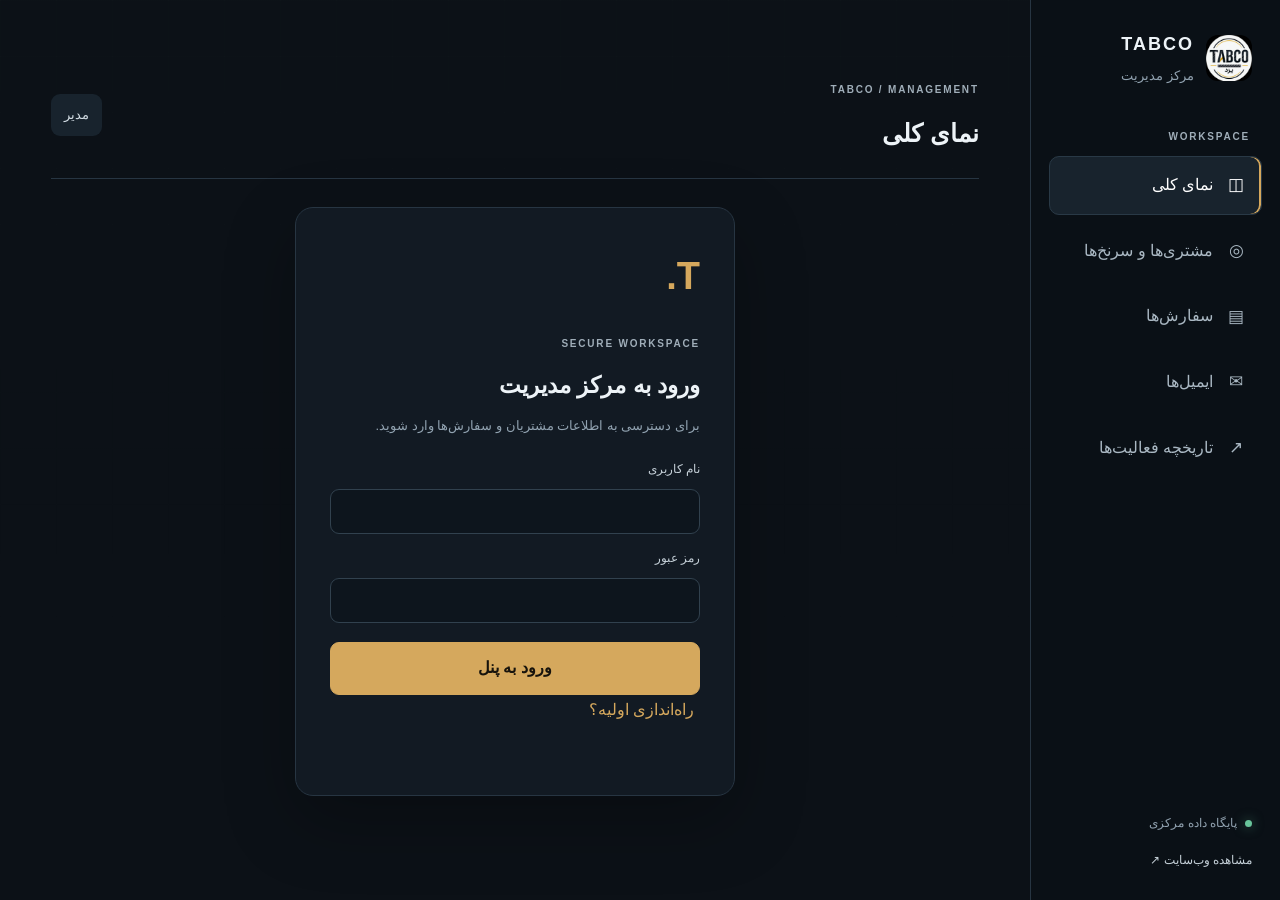
==== commit a86e0886: "Add secure first-admin setup entry point" ====
--- a/tabco/admin/index.html
+++ b/tabco/admin/index.html
@@ -42,6 +42,7 @@
             <label>رمز عبور<input name="password" type="password" autocomplete="current-password" required></label>
             <button class="btn-primary" type="submit">ورود به پنل</button>
           </form>
+          <button class="text-button" id="showSetup" type="button">راه‌اندازی اولیه؟</button>
           <div id="setupBox" hidden>
             <div class="auth-divider">راه‌اندازی اولیه مدیر</div>
             <p>هنوز حساب مدیریتی ساخته نشده است. برای ساخت اولین حساب، کلید راه‌اندازی محرمانه را وارد کنید.</p>
--- a/tabco/admin/admin.css
+++ b/tabco/admin/admin.css
@@ -0,0 +1,4 @@
+:root{--adm-bg:#0c1117;--adm-panel:#121a23;--adm-panel2:#17222d;--adm-line:#273542;--adm-text:#edf3f7;--adm-muted:#91a2b0;--adm-accent:#d5a85d;--adm-green:#68c49a;--adm-red:#df7777}
+*{box-sizing:border-box}.admin-app{margin:0;background:var(--adm-bg);color:var(--adm-text);font-family:Inter,"Segoe UI",Tahoma,sans-serif;min-height:100vh}.admin-shell{min-height:100vh;display:grid;grid-template-columns:250px minmax(0,1fr);direction:rtl}.sidebar{background:#0a1016;border-left:1px solid var(--adm-line);padding:28px 18px;display:flex;flex-direction:column;min-height:100vh;position:sticky;top:0;height:100vh}.admin-brand{display:flex;align-items:center;gap:12px;text-decoration:none;color:var(--adm-text);padding:0 10px 30px}.admin-brand img{width:46px;height:46px;object-fit:cover;border-radius:12px}.admin-brand b{display:block;font-size:18px;letter-spacing:2px}.admin-brand small{display:block;color:var(--adm-muted);margin-top:4px}.side-caption,.eyebrow{font-size:10px;letter-spacing:1.8px;color:#a0aeb9;font-weight:700}.side-caption{padding:10px 12px}.side-nav{display:grid;gap:7px}.side-link{width:100%;border:1px solid transparent;background:transparent;color:#aab8c3;text-align:right;border-radius:10px;padding:13px 14px;font:inherit;cursor:pointer;display:flex;align-items:center;gap:12px;transition:.2s}.side-link i{font-style:normal;font-size:17px;width:22px;text-align:center}.side-link:hover,.side-link.active{background:#18232d;color:#fff;border-color:#293946}.side-link.active{box-shadow:inset -2px 0 var(--adm-accent)}.sidebar-bottom{margin-top:auto;display:grid;gap:16px;padding:16px 10px 0;color:var(--adm-muted);font-size:12px}.sidebar-bottom a{color:#c5d0d8;text-decoration:none}.db-indicator,.live-pill{display:inline-flex;align-items:center;gap:8px}.db-indicator i,.live-pill i{width:7px;height:7px;border-radius:50%;background:var(--adm-green);box-shadow:0 0 12px #68c49a88}.admin-main{padding:30px clamp(18px,4vw,54px) 60px;min-width:0;max-width:1600px;width:100%;margin:auto}.admin-topbar{display:flex;align-items:center;justify-content:space-between;border-bottom:1px solid var(--adm-line);padding-bottom:22px;margin-bottom:28px}.admin-topbar h1{font-size:25px;margin:8px 0 0}.top-actions{display:flex;align-items:center;gap:14px}.admin-user{font-size:13px;color:#d3dde4;background:#18232d;padding:9px 13px;border-radius:9px}.view{display:none}.view.active{display:block}.welcome-row,.toolbar,.panel-heading{display:flex;align-items:center;justify-content:space-between;gap:18px}.welcome-row{margin:6px 0 25px}.welcome-row h2,.toolbar h2{margin:0 0 8px;font-size:21px}.welcome-row p,.toolbar p{margin:0;color:var(--adm-muted);font-size:13px}.live-pill{font-size:11px;color:var(--adm-green);border:1px solid #2e5546;border-radius:30px;padding:8px 12px;white-space:nowrap}.stats-grid{display:grid;grid-template-columns:repeat(4,minmax(0,1fr));gap:14px;margin-bottom:24px}.stat-card,.panel{background:var(--adm-panel);border:1px solid var(--adm-line);border-radius:15px}.stat-card{padding:20px;min-height:136px}.stat-card span,.stat-card small{display:block;color:var(--adm-muted);font-size:12px}.stat-card b{display:block;font-size:32px;margin:12px 0 7px;font-weight:650}.panel{padding:22px;margin-top:18px;min-width:0}.panel-heading{margin-bottom:14px}.panel-heading h3{margin:6px 0 0;font-size:18px}.text-button{background:none;border:0;color:var(--adm-accent);font:inherit;cursor:pointer}.toolbar{margin-bottom:18px}.toolbar-actions{display:flex;gap:10px;align-items:center}.search-input,.admin-app input,.admin-app select,.admin-app textarea{width:100%;background:#0d151d;border:1px solid #31414e;border-radius:9px;padding:11px 12px;color:var(--adm-text);font:inherit;outline:none;min-width:0}.search-input{width:min(340px,38vw)}.admin-app input:focus,.admin-app select:focus,.admin-app textarea:focus{border-color:var(--adm-accent);box-shadow:0 0 0 3px #d5a85d1b}.admin-app label{display:grid;gap:8px;color:#c5d0d8;font-size:12px}.admin-app textarea{resize:vertical}.btn-primary,.btn-quiet,.icon-close{border-radius:9px;padding:11px 16px;font:inherit;cursor:pointer;transition:.2s}.btn-primary{background:var(--adm-accent);color:#17130c;border:1px solid var(--adm-accent);font-weight:700;white-space:nowrap}.btn-primary:hover{filter:brightness(1.08)}.btn-quiet{background:#1a2631;color:#d4dfe6;border:1px solid #334452}.btn-quiet:hover{background:#22313e}.icon-close{padding:2px 10px;background:transparent;border:1px solid var(--adm-line);color:var(--adm-muted);font-size:22px}.table-panel{padding:0;overflow:hidden}.table-scroll{overflow:auto;width:100%}.admin-app table{width:100%;border-collapse:collapse;min-width:760px;text-align:right}.admin-app th{font-size:11px;color:#91a2b0;font-weight:600;background:#17222d;white-space:nowrap}.admin-app td,.admin-app th{padding:15px 16px;border-bottom:1px solid var(--adm-line);font-size:12px}.admin-app tbody tr:hover{background:#18232d}.admin-app tbody tr:last-child td{border-bottom:0}.table-action{background:transparent;border:0;color:var(--adm-accent);cursor:pointer;font:inherit;white-space:nowrap}.status-chip{display:inline-block;padding:5px 9px;border-radius:30px;background:#273440;color:#c6d2dc;font-size:10px;white-space:nowrap}.status-chip.good{background:#18382d;color:#8bd5b1}.status-chip.warn{background:#3a3020;color:#e5bd78}.status-chip.bad{background:#3b2527;color:#e99a9a}.form-panel{margin-top:20px}.form-grid{display:grid;grid-template-columns:repeat(3,minmax(0,1fr));gap:15px}.form-grid .wide{grid-column:1/-1}.form-actions{display:flex;align-items:center;gap:12px;flex-wrap:wrap}.form-actions span{font-size:12px;color:var(--adm-muted)}.detail-panel{margin-top:20px}.detail-grid{display:grid;grid-template-columns:repeat(3,minmax(0,1fr));gap:12px}.detail-item{padding:12px;background:#17222d;border-radius:9px;min-width:0}.detail-item small{display:block;color:var(--adm-muted);margin-bottom:6px}.detail-item b{font-size:13px;overflow-wrap:anywhere}.activity-list{display:grid}.activity-row{display:grid;grid-template-columns:110px minmax(0,1fr) auto;gap:15px;align-items:start;padding:15px 2px;border-bottom:1px solid var(--adm-line)}.activity-row:last-child{border-bottom:0}.activity-date{font-size:11px;color:var(--adm-muted)}.activity-row b{display:block;font-size:13px;margin-bottom:5px}.activity-row p{margin:0;color:#9eacb8;font-size:12px;line-height:1.8}.empty-state{padding:30px;text-align:center;color:var(--adm-muted);font-size:13px}.auth-screen{min-height:65vh;display:grid;place-items:center}.auth-box{width:min(440px,100%);padding:34px;background:var(--adm-panel);border:1px solid var(--adm-line);border-radius:18px;box-shadow:0 25px 70px #0004}.auth-mark{font-size:38px;color:var(--adm-accent);font-weight:800;margin-bottom:18px}.auth-box h2{margin:8px 0;font-size:23px}.auth-box>p{color:var(--adm-muted);font-size:13px;line-height:1.9}.auth-box form{display:grid;gap:14px;margin-top:20px}.auth-box .btn-primary{width:100%;margin-top:5px}.auth-divider{border-top:1px solid var(--adm-line);margin-top:24px;padding-top:20px;font-size:13px;font-weight:700}.auth-error{color:#e99a9a!important;min-height:22px}.toast{position:fixed;bottom:24px;left:24px;max-width:min(420px,calc(100vw - 48px));background:#20342d;border:1px solid #3b6a56;color:#b7ebd1;padding:12px 16px;border-radius:10px;opacity:0;transform:translateY(8px);pointer-events:none;transition:.2s;z-index:20;font-size:13px}.toast.show{opacity:1;transform:translateY(0)}[hidden]{display:none!important}
+@media(max-width:1050px){.admin-shell{grid-template-columns:210px minmax(0,1fr)}.stats-grid{grid-template-columns:repeat(2,minmax(0,1fr))}.form-grid{grid-template-columns:repeat(2,minmax(0,1fr))}}
+@media(max-width:720px){.admin-shell{display:block}.sidebar{position:relative;height:auto;min-height:0;padding:13px 14px;border-left:0;border-bottom:1px solid var(--adm-line)}.admin-brand{padding:0 5px 12px}.admin-brand img{width:38px;height:38px}.side-caption,.sidebar-bottom{display:none}.side-nav{display:flex;overflow:auto;gap:6px;padding-bottom:3px}.side-link{width:auto;flex:0 0 auto;padding:9px 11px;font-size:12px;white-space:nowrap}.side-link i{display:none}.admin-main{padding:20px 14px 45px}.admin-topbar{padding-bottom:16px;margin-bottom:20px}.admin-topbar h1{font-size:21px}.welcome-row,.toolbar{align-items:flex-start;flex-direction:column}.toolbar-actions{width:100%;flex-direction:column;align-items:stretch}.search-input{width:100%}.stats-grid{gap:9px}.stat-card{padding:14px;min-height:116px}.stat-card b{font-size:27px}.stat-card small{font-size:10px}.panel{padding:15px}.table-panel{padding:0}.form-grid{grid-template-columns:1fr}.form-grid .wide{grid-column:auto}.detail-grid{grid-template-columns:repeat(2,minmax(0,1fr))}.activity-row{grid-template-columns:1fr;gap:5px}.live-pill{align-self:flex-start}}
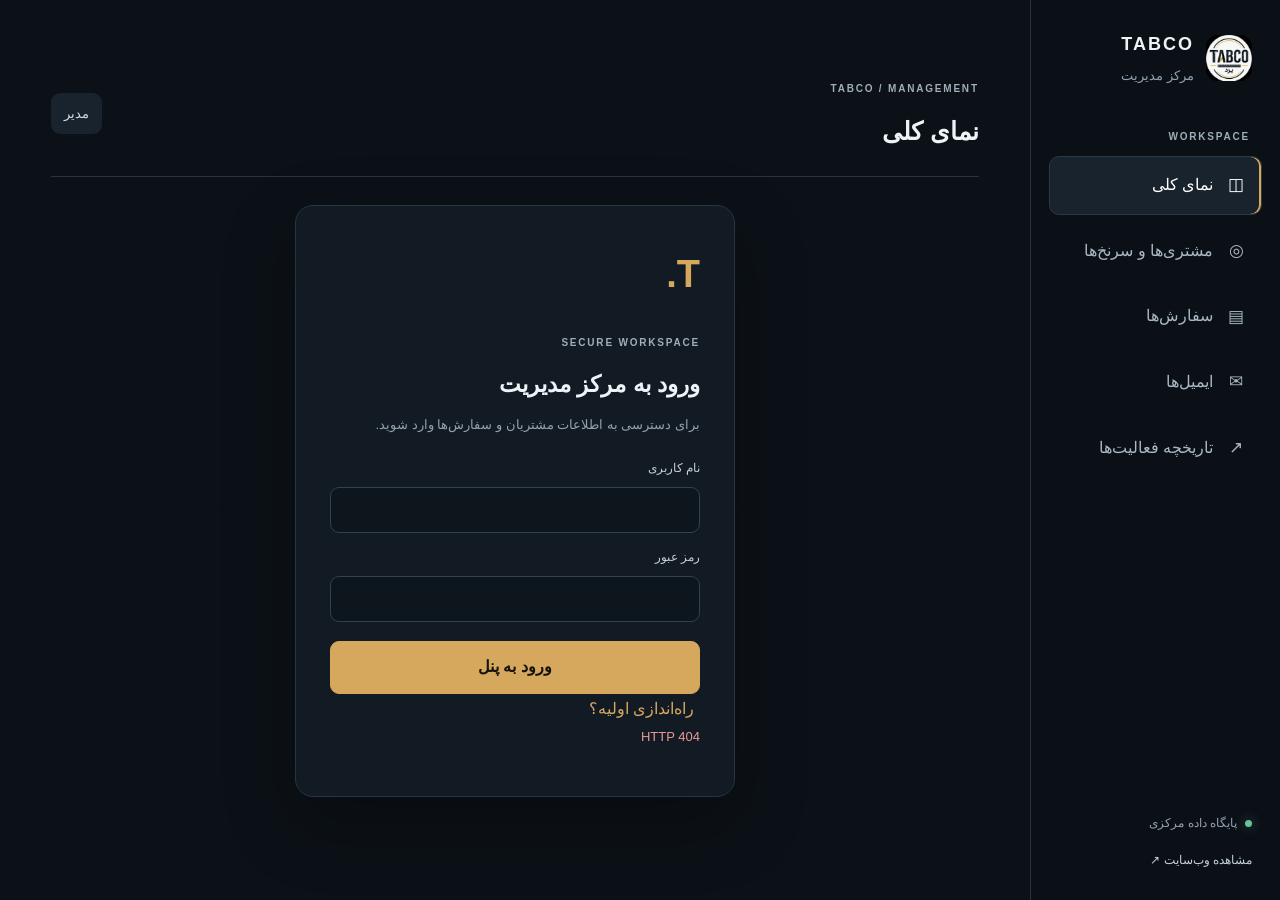
==== commit 333f175a: "Add customer creation form to unified admin workspace" ====
--- a/tabco/admin/index.html
+++ b/tabco/admin/index.html
@@ -70,8 +70,8 @@
         </div>
 
         <div class="view" id="view-leads">
-          <div class="toolbar"><div><span class="eyebrow">CUSTOMER RELATIONSHIP</span><h2>مشتری‌ها و سرنخ‌ها</h2><p>تمام مشتری‌ها، با هر وضعیت و از هر کانال ورودی.</p></div><input id="leadSearch" class="search-input" type="search" placeholder="جستجوی شرکت، مخاطب، ایمیل یا تلفن…"></div>
-          <section class="panel table-panel"><div class="table-scroll"><table><thead><tr><th>شرکت</th><th>مخاطب</th><th>ایمیل</th><th>وضعیت</th><th>سفارش</th><th>آخرین بروزرسانی</th><th></th></tr></thead><tbody id="leadsTable"></tbody></table></div></section>
+          <div class="toolbar"><div><span class="eyebrow">CUSTOMER RELATIONSHIP</span><h2>مشتری‌ها و سرنخ‌ها</h2><p>تمام مشتری‌ها، با هر وضعیت و از هر کانال ورودی.</p></div><div class="toolbar-actions"><input id="leadSearch" class="search-input" type="search" placeholder="جستجوی شرکت، مخاطب، ایمیل یا تلفن…"><button class="btn-primary" id="newLeadBtn">+ مشتری جدید</button></div></div>
+          <section class="panel form-panel" id="leadEditor" hidden><div class="panel-heading"><div><span class="eyebrow">CUSTOMER RECORD</span><h3>ثبت مشتری جدید</h3></div><button class="icon-close" id="closeLeadEditor">×</button></div><form id="leadForm" class="form-grid"><label>نام شرکت *<input name="company_name" required></label><label>نام مخاطب<input name="contact_name"></label><label>ایمیل<input name="contact_email" type="email"></label><label>تلفن<input name="phone"></label><label>وب‌سایت<input name="website"></label><label>کشور<input name="country"></label><label>شهر<input name="city"></label><label>عنوان شغلی<input name="job_title"></label><label>اولویت<select name="priority"><option>Normal</option><option>High</option><option>Low</option></select></label><label>وضعیت<select name="lead_status"><option>New</option><option>Contacted</option><option>Qualified</option><option>Customer</option><option>Rejected</option></select></label><label>عدم تمایل به تماس<select name="opt_out"><option>No</option><option>Yes</option></select></label><label class="wide">یادداشت<textarea name="notes" rows="2"></textarea></label><div class="form-actions wide"><button class="btn-primary" type="submit">ذخیره مشتری در D1</button><button class="btn-quiet" type="button" id="cancelLead">انصراف</button></div></form></section><section class="panel table-panel"><div class="table-scroll"><table><thead><tr><th>شرکت</th><th>مخاطب</th><th>ایمیل</th><th>وضعیت</th><th>سفارش</th><th>آخرین بروزرسانی</th><th></th></tr></thead><tbody id="leadsTable"></tbody></table></div></section>
           <section class="panel detail-panel" id="leadDetail" hidden></section>
         </div>
 
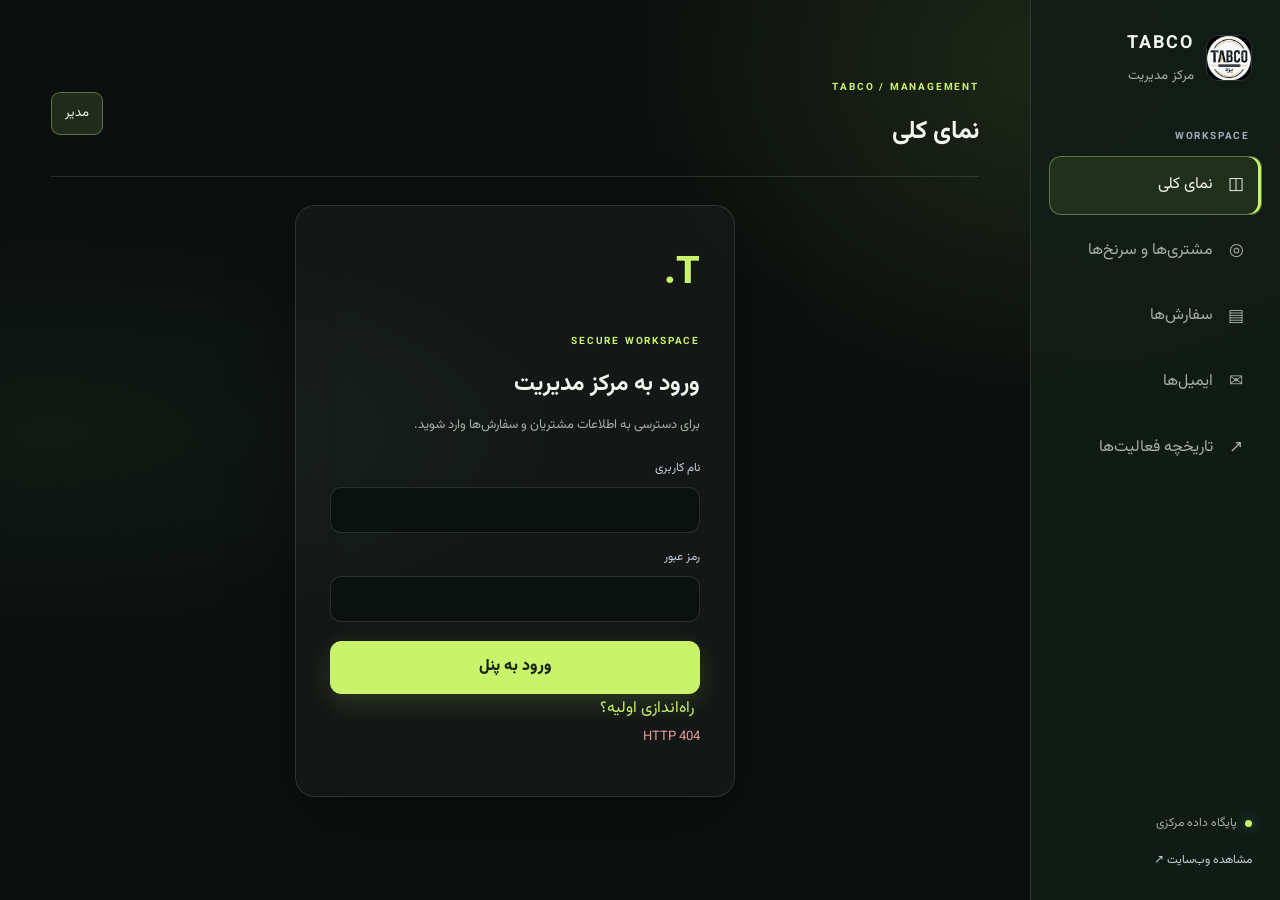
==== commit 1001371b: "Add Gemini draft generation control to email editor" ====
--- a/tabco/admin/index.html
+++ b/tabco/admin/index.html
@@ -105,7 +105,7 @@
           <div class="toolbar"><div><span class="eyebrow">EMAIL WORKFLOW</span><h2>مرکز ایمیل‌ها</h2><p>پیش‌نویس‌ها، سوابق ارسال و مکاتبات هر مشتری.</p></div><button class="btn-primary" id="newEmailBtn">+ پیش‌نویس جدید</button></div>
           <section class="panel table-panel"><div class="table-scroll"><table><thead><tr><th>مشتری</th><th>گیرنده</th><th>موضوع</th><th>شماره ایمیل</th><th>وضعیت</th><th>تاریخ</th><th></th></tr></thead><tbody id="emailsTable"></tbody></table></div></section>
           <section class="panel form-panel" id="emailEditor" hidden><div class="panel-heading"><div><span class="eyebrow">EMAIL COMPOSER</span><h3>ویرایش پیش‌نویس</h3></div><button class="icon-close" id="closeEmailEditor">×</button></div>
-            <form id="emailForm" class="form-grid"><label>مشتری<select name="lead_id" id="emailLead" required><option value="">انتخاب مشتری</option></select></label><label>گیرنده<input id="emailRecipient" readonly></label><label class="wide">موضوع<input name="email_subject" required maxlength="240"></label><label class="wide">متن ایمیل<textarea name="email_body" rows="12" required></textarea></label><div class="form-actions wide"><button class="btn-primary" type="submit">ذخیره پیش‌نویس</button><button class="btn-quiet" type="button" id="cancelEmail">انصراف</button><span class="muted">ارسال ایمیل تا زمان اتصال سرویس ارسال و تأیید نهایی فعال نیست.</span></div></form>
+            <form id="emailForm" class="form-grid"><label>مشتری<select name="lead_id" id="emailLead" required><option value="">انتخاب مشتری</option></select></label><label>گیرنده<input id="emailRecipient" readonly></label><label class="wide">موضوع<input name="email_subject" required maxlength="240"></label><label class="wide">متن ایمیل<textarea name="email_body" rows="12" required></textarea></label><div class="form-actions wide"><button class="btn-quiet" type="button" id="generateEmailBtn">✦ تولید پیش‌نویس با Gemini</button><button class="btn-primary" type="submit">ذخیره پیش‌نویس</button><button class="btn-quiet" type="button" id="cancelEmail">انصراف</button><span class="muted" id="emailAiStatus">پیش‌نویس تولیدشده را می‌توانی قبل از ارسال ویرایش کنی.</span></div></form>
           </section>
         </div>
 
--- a/tabco/admin/admin.css
+++ b/tabco/admin/admin.css
@@ -2,3 +2,69 @@
 *{box-sizing:border-box}.admin-app{margin:0;background:var(--adm-bg);color:var(--adm-text);font-family:Inter,"Segoe UI",Tahoma,sans-serif;min-height:100vh}.admin-shell{min-height:100vh;display:grid;grid-template-columns:250px minmax(0,1fr);direction:rtl}.sidebar{background:#0a1016;border-left:1px solid var(--adm-line);padding:28px 18px;display:flex;flex-direction:column;min-height:100vh;position:sticky;top:0;height:100vh}.admin-brand{display:flex;align-items:center;gap:12px;text-decoration:none;color:var(--adm-text);padding:0 10px 30px}.admin-brand img{width:46px;height:46px;object-fit:cover;border-radius:12px}.admin-brand b{display:block;font-size:18px;letter-spacing:2px}.admin-brand small{display:block;color:var(--adm-muted);margin-top:4px}.side-caption,.eyebrow{font-size:10px;letter-spacing:1.8px;color:#a0aeb9;font-weight:700}.side-caption{padding:10px 12px}.side-nav{display:grid;gap:7px}.side-link{width:100%;border:1px solid transparent;background:transparent;color:#aab8c3;text-align:right;border-radius:10px;padding:13px 14px;font:inherit;cursor:pointer;display:flex;align-items:center;gap:12px;transition:.2s}.side-link i{font-style:normal;font-size:17px;width:22px;text-align:center}.side-link:hover,.side-link.active{background:#18232d;color:#fff;border-color:#293946}.side-link.active{box-shadow:inset -2px 0 var(--adm-accent)}.sidebar-bottom{margin-top:auto;display:grid;gap:16px;padding:16px 10px 0;color:var(--adm-muted);font-size:12px}.sidebar-bottom a{color:#c5d0d8;text-decoration:none}.db-indicator,.live-pill{display:inline-flex;align-items:center;gap:8px}.db-indicator i,.live-pill i{width:7px;height:7px;border-radius:50%;background:var(--adm-green);box-shadow:0 0 12px #68c49a88}.admin-main{padding:30px clamp(18px,4vw,54px) 60px;min-width:0;max-width:1600px;width:100%;margin:auto}.admin-topbar{display:flex;align-items:center;justify-content:space-between;border-bottom:1px solid var(--adm-line);padding-bottom:22px;margin-bottom:28px}.admin-topbar h1{font-size:25px;margin:8px 0 0}.top-actions{display:flex;align-items:center;gap:14px}.admin-user{font-size:13px;color:#d3dde4;background:#18232d;padding:9px 13px;border-radius:9px}.view{display:none}.view.active{display:block}.welcome-row,.toolbar,.panel-heading{display:flex;align-items:center;justify-content:space-between;gap:18px}.welcome-row{margin:6px 0 25px}.welcome-row h2,.toolbar h2{margin:0 0 8px;font-size:21px}.welcome-row p,.toolbar p{margin:0;color:var(--adm-muted);font-size:13px}.live-pill{font-size:11px;color:var(--adm-green);border:1px solid #2e5546;border-radius:30px;padding:8px 12px;white-space:nowrap}.stats-grid{display:grid;grid-template-columns:repeat(4,minmax(0,1fr));gap:14px;margin-bottom:24px}.stat-card,.panel{background:var(--adm-panel);border:1px solid var(--adm-line);border-radius:15px}.stat-card{padding:20px;min-height:136px}.stat-card span,.stat-card small{display:block;color:var(--adm-muted);font-size:12px}.stat-card b{display:block;font-size:32px;margin:12px 0 7px;font-weight:650}.panel{padding:22px;margin-top:18px;min-width:0}.panel-heading{margin-bottom:14px}.panel-heading h3{margin:6px 0 0;font-size:18px}.text-button{background:none;border:0;color:var(--adm-accent);font:inherit;cursor:pointer}.toolbar{margin-bottom:18px}.toolbar-actions{display:flex;gap:10px;align-items:center}.search-input,.admin-app input,.admin-app select,.admin-app textarea{width:100%;background:#0d151d;border:1px solid #31414e;border-radius:9px;padding:11px 12px;color:var(--adm-text);font:inherit;outline:none;min-width:0}.search-input{width:min(340px,38vw)}.admin-app input:focus,.admin-app select:focus,.admin-app textarea:focus{border-color:var(--adm-accent);box-shadow:0 0 0 3px #d5a85d1b}.admin-app label{display:grid;gap:8px;color:#c5d0d8;font-size:12px}.admin-app textarea{resize:vertical}.btn-primary,.btn-quiet,.icon-close{border-radius:9px;padding:11px 16px;font:inherit;cursor:pointer;transition:.2s}.btn-primary{background:var(--adm-accent);color:#17130c;border:1px solid var(--adm-accent);font-weight:700;white-space:nowrap}.btn-primary:hover{filter:brightness(1.08)}.btn-quiet{background:#1a2631;color:#d4dfe6;border:1px solid #334452}.btn-quiet:hover{background:#22313e}.icon-close{padding:2px 10px;background:transparent;border:1px solid var(--adm-line);color:var(--adm-muted);font-size:22px}.table-panel{padding:0;overflow:hidden}.table-scroll{overflow:auto;width:100%}.admin-app table{width:100%;border-collapse:collapse;min-width:760px;text-align:right}.admin-app th{font-size:11px;color:#91a2b0;font-weight:600;background:#17222d;white-space:nowrap}.admin-app td,.admin-app th{padding:15px 16px;border-bottom:1px solid var(--adm-line);font-size:12px}.admin-app tbody tr:hover{background:#18232d}.admin-app tbody tr:last-child td{border-bottom:0}.table-action{background:transparent;border:0;color:var(--adm-accent);cursor:pointer;font:inherit;white-space:nowrap}.status-chip{display:inline-block;padding:5px 9px;border-radius:30px;background:#273440;color:#c6d2dc;font-size:10px;white-space:nowrap}.status-chip.good{background:#18382d;color:#8bd5b1}.status-chip.warn{background:#3a3020;color:#e5bd78}.status-chip.bad{background:#3b2527;color:#e99a9a}.form-panel{margin-top:20px}.form-grid{display:grid;grid-template-columns:repeat(3,minmax(0,1fr));gap:15px}.form-grid .wide{grid-column:1/-1}.form-actions{display:flex;align-items:center;gap:12px;flex-wrap:wrap}.form-actions span{font-size:12px;color:var(--adm-muted)}.detail-panel{margin-top:20px}.detail-grid{display:grid;grid-template-columns:repeat(3,minmax(0,1fr));gap:12px}.detail-item{padding:12px;background:#17222d;border-radius:9px;min-width:0}.detail-item small{display:block;color:var(--adm-muted);margin-bottom:6px}.detail-item b{font-size:13px;overflow-wrap:anywhere}.activity-list{display:grid}.activity-row{display:grid;grid-template-columns:110px minmax(0,1fr) auto;gap:15px;align-items:start;padding:15px 2px;border-bottom:1px solid var(--adm-line)}.activity-row:last-child{border-bottom:0}.activity-date{font-size:11px;color:var(--adm-muted)}.activity-row b{display:block;font-size:13px;margin-bottom:5px}.activity-row p{margin:0;color:#9eacb8;font-size:12px;line-height:1.8}.empty-state{padding:30px;text-align:center;color:var(--adm-muted);font-size:13px}.auth-screen{min-height:65vh;display:grid;place-items:center}.auth-box{width:min(440px,100%);padding:34px;background:var(--adm-panel);border:1px solid var(--adm-line);border-radius:18px;box-shadow:0 25px 70px #0004}.auth-mark{font-size:38px;color:var(--adm-accent);font-weight:800;margin-bottom:18px}.auth-box h2{margin:8px 0;font-size:23px}.auth-box>p{color:var(--adm-muted);font-size:13px;line-height:1.9}.auth-box form{display:grid;gap:14px;margin-top:20px}.auth-box .btn-primary{width:100%;margin-top:5px}.auth-divider{border-top:1px solid var(--adm-line);margin-top:24px;padding-top:20px;font-size:13px;font-weight:700}.auth-error{color:#e99a9a!important;min-height:22px}.toast{position:fixed;bottom:24px;left:24px;max-width:min(420px,calc(100vw - 48px));background:#20342d;border:1px solid #3b6a56;color:#b7ebd1;padding:12px 16px;border-radius:10px;opacity:0;transform:translateY(8px);pointer-events:none;transition:.2s;z-index:20;font-size:13px}.toast.show{opacity:1;transform:translateY(0)}[hidden]{display:none!important}
 @media(max-width:1050px){.admin-shell{grid-template-columns:210px minmax(0,1fr)}.stats-grid{grid-template-columns:repeat(2,minmax(0,1fr))}.form-grid{grid-template-columns:repeat(2,minmax(0,1fr))}}
 @media(max-width:720px){.admin-shell{display:block}.sidebar{position:relative;height:auto;min-height:0;padding:13px 14px;border-left:0;border-bottom:1px solid var(--adm-line)}.admin-brand{padding:0 5px 12px}.admin-brand img{width:38px;height:38px}.side-caption,.sidebar-bottom{display:none}.side-nav{display:flex;overflow:auto;gap:6px;padding-bottom:3px}.side-link{width:auto;flex:0 0 auto;padding:9px 11px;font-size:12px;white-space:nowrap}.side-link i{display:none}.admin-main{padding:20px 14px 45px}.admin-topbar{padding-bottom:16px;margin-bottom:20px}.admin-topbar h1{font-size:21px}.welcome-row,.toolbar{align-items:flex-start;flex-direction:column}.toolbar-actions{width:100%;flex-direction:column;align-items:stretch}.search-input{width:100%}.stats-grid{gap:9px}.stat-card{padding:14px;min-height:116px}.stat-card b{font-size:27px}.stat-card small{font-size:10px}.panel{padding:15px}.table-panel{padding:0}.form-grid{grid-template-columns:1fr}.form-grid .wide{grid-column:auto}.detail-grid{grid-template-columns:repeat(2,minmax(0,1fr))}.activity-row{grid-template-columns:1fr;gap:5px}.live-pill{align-self:flex-start}}
+
+
+/* TABCO brand alignment: use the same industrial green, glass surfaces and Vazirmatn typography as the public site. */
+body.admin-app{
+  --adm-bg:var(--bg);
+  --adm-panel:var(--panel);
+  --adm-panel2:var(--panel-solid);
+  --adm-line:var(--border);
+  --adm-text:var(--text);
+  --adm-muted:var(--muted);
+  --adm-accent:var(--brand);
+  --adm-green:var(--brand);
+  background:
+    radial-gradient(ellipse at 82% 7%,color-mix(in srgb,var(--brand) 10%,transparent),transparent 28%),
+    radial-gradient(ellipse at 4% 48%,rgba(78,112,83,.10),transparent 30%),
+    var(--bg);
+  color:var(--text);
+  font-family:'Vazirmatn',Tahoma,Arial,sans-serif;
+}
+body.admin-app:before{opacity:.55;background-size:56px 56px;mask-image:linear-gradient(to bottom,black,transparent 82%)}
+.admin-app .sidebar{background:color-mix(in srgb,var(--panel-solid) 92%,transparent);border-left-color:var(--border);backdrop-filter:blur(22px)}
+.admin-app .admin-brand{color:var(--text)}
+.admin-app .admin-brand img{border:1px solid var(--border);border-radius:13px}
+.admin-app .side-link{color:var(--muted);border-radius:12px}
+.admin-app .side-link:hover,.admin-app .side-link.active{
+  background:color-mix(in srgb,var(--brand) 9%,var(--panel));
+  color:var(--text);border-color:color-mix(in srgb,var(--brand) 25%,var(--border));
+}
+.admin-app .side-link.active{box-shadow:inset -3px 0 var(--brand)}
+.admin-app .admin-topbar{border-bottom-color:var(--border)}
+.admin-app .eyebrow,.admin-app .text-button,.admin-app .table-action{color:var(--brand)}
+.admin-app .admin-user,.admin-app .live-pill{background:color-mix(in srgb,var(--brand) 8%,var(--panel));border:1px solid color-mix(in srgb,var(--brand) 25%,var(--border));color:var(--text)}
+.admin-app .stat-card,.admin-app .panel,.admin-app .auth-box{
+  background:var(--glass);border:1px solid var(--border);border-radius:20px;
+  box-shadow:var(--shadow);backdrop-filter:blur(22px);-webkit-backdrop-filter:blur(22px)
+}
+.admin-app .stat-card b{color:var(--brand);font-weight:900}
+.admin-app .search-input,.admin-app input,.admin-app select,.admin-app textarea{
+  background:color-mix(in srgb,var(--bg) 82%,var(--panel));border:1px solid var(--border);
+  border-radius:11px;color:var(--text);font-family:inherit
+}
+.admin-app input:focus,.admin-app select:focus,.admin-app textarea:focus{
+  border-color:var(--brand);box-shadow:0 0 0 3px color-mix(in srgb,var(--brand) 16%,transparent)
+}
+.admin-app .btn-primary{
+  background:var(--brand);border-color:var(--brand);color:#172111;border-radius:11px;
+  box-shadow:0 8px 24px color-mix(in srgb,var(--brand) 15%,transparent);font-weight:800
+}
+.admin-app .btn-primary:hover{background:var(--brand-strong);filter:none;transform:translateY(-2px)}
+.admin-app .btn-quiet,.admin-app .icon-close{
+  background:var(--glass);border:1px solid var(--border);color:var(--text);border-radius:11px
+}
+.admin-app .btn-quiet:hover,.admin-app .icon-close:hover{border-color:var(--brand);background:color-mix(in srgb,var(--brand) 7%,var(--panel))}
+.admin-app .admin-app table,.admin-app table{border-color:var(--border)}
+.admin-app th{background:color-mix(in srgb,var(--brand) 7%,var(--panel));color:var(--muted)}
+.admin-app td,.admin-app th{border-bottom-color:var(--border)}
+.admin-app tbody tr:hover{background:color-mix(in srgb,var(--brand) 5%,transparent)}
+.admin-app .status-chip{background:color-mix(in srgb,var(--brand) 10%,var(--panel));color:var(--text);border:1px solid var(--border)}
+.admin-app .status-chip.good{background:color-mix(in srgb,var(--brand) 16%,var(--panel));color:var(--brand)}
+.admin-app .status-chip.warn{background:rgba(224,173,83,.12);color:#e0ad53}
+.admin-app .detail-item{background:color-mix(in srgb,var(--panel-solid) 76%,transparent);border:1px solid var(--border)}
+.admin-app .auth-mark{color:var(--brand)}
+.admin-app .toast{background:var(--panel-solid);border:1px solid var(--brand);color:var(--text)}
+.admin-app button:focus-visible,.admin-app a:focus-visible{outline:2px solid var(--brand);outline-offset:3px}
+html[data-theme="light"] .admin-app .sidebar{background:rgba(255,255,255,.82)}
+@media(max-width:720px){.admin-app .sidebar{background:var(--panel);backdrop-filter:blur(18px)}}
